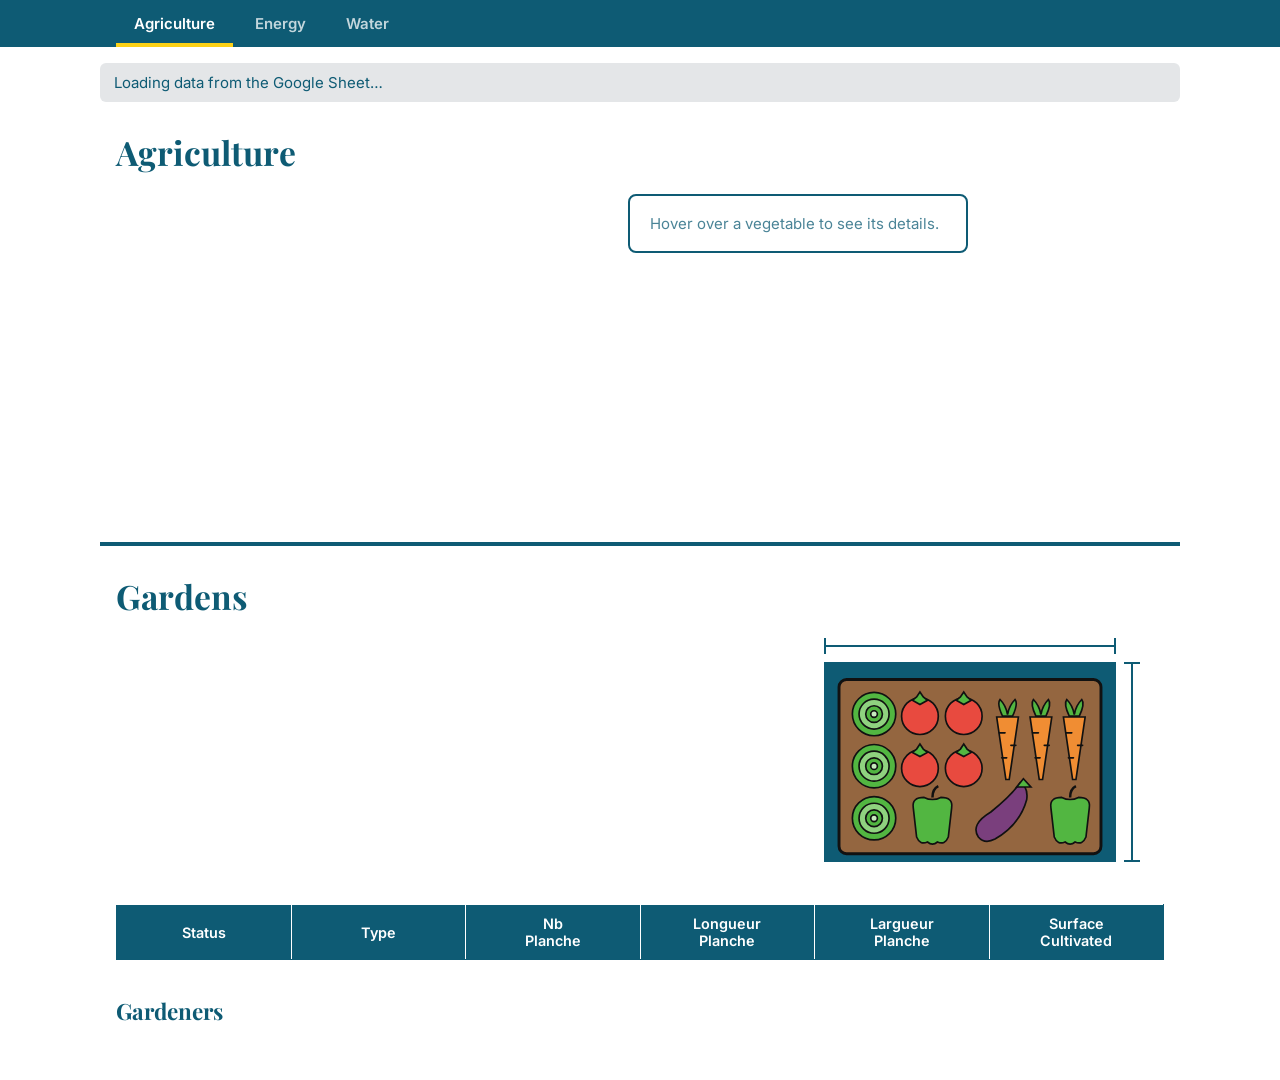
==== apps-script/Index.html @ fe8ef654 "Agriculture: 17 vegetables in rows of 4, details panel, chart below Hovering, focusing or tapping a " ====
<!-- GENERATED by tools/build_apps_script.py from index.html, styles.css and the shared scripts. Do not edit by hand: change those files and rebuild. -->
<!doctype html>
<html lang="fr">
<head>
  <meta charset="utf-8">
  <meta name="viewport" content="width=device-width, initial-scale=1">
  <title>Farm Dashboard</title>
  <link rel="preconnect" href="https://fonts.googleapis.com">
  <link href="https://fonts.googleapis.com/css2?family=Playfair+Display:wght@800&family=Inter:wght@400;600&display=swap" rel="stylesheet">
  <style>
:root {
  /* Brand palette */
  --teal: #0E5B74;   /* primary base */
  --green: #52B641;  /* sustainability accent */
  --yellow: #FCD116; /* solar accent */
  --white: #FFFFFF;  /* background / neutral */
  --light-gray: #E4E6E8;
  --orange: rgb(246, 126, 32); /* vegetable hover, gardener squares */
  --pink: #F48FB8;             /* gardener hover */

  --bg: var(--white);
  --ink: var(--teal);
  --ink-dark: #0b2a35; /* text on yellow/gray/orange fills */
  --link: var(--teal);
  --table-bg: var(--white);
}

* { box-sizing: border-box; }

body {
  margin: 0;
  background: var(--bg);
  color: var(--ink);
  font-family: "Inter", system-ui, sans-serif;
  font-size: 15px;
}

/* ---------- Tabs ---------- */

.tabs-bar {
  position: sticky;
  top: 0;
  z-index: 10;
  background: var(--teal);
}

.tabs {
  max-width: 1080px;
  margin: 0 auto;
  padding: 0 16px;
  display: flex;
  gap: 4px;
}

.tab {
  font: inherit;
  font-weight: 600;
  color: var(--white);
  background: none;
  border: none;
  border-bottom: 4px solid transparent;
  padding: 14px 18px 10px;
  cursor: pointer;
  opacity: 0.75;
}

.tab:hover { opacity: 1; }
.tab[aria-selected="true"] { opacity: 1; border-bottom-color: var(--yellow); }
.tab:focus-visible { outline: 2px solid var(--yellow); outline-offset: -4px; }

.empty { color: var(--teal); opacity: 0.7; }

.load-status {
  max-width: 1080px;
  margin: 16px auto 0;
  padding: 10px 14px;
  border-radius: 6px;
  background: var(--light-gray);
}

.load-status.error { background: #fde2e2; color: #8a1c1c; }

/* ---------- Layout ---------- */

.page {
  max-width: 1080px;
  margin: 0 auto;
  padding: 28px 16px 40px;
}

.page.gardens { border-top: 4px solid var(--teal); }

.title {
  font-family: "Playfair Display", Georgia, serif;
  font-size: clamp(1.6rem, 3vw, 2.1rem);
  margin: 0 0 20px;
}

/* ---------- Agriculture: harvest ---------- */

.agriculture {
  --sold: var(--teal);
  --consumed: var(--green);
}

.harvest {
  display: flex;
  align-items: flex-start;
  gap: 32px;
  flex-wrap: wrap;
}

.harvest-main {
  flex: 0 1 480px;
  min-width: 0;
}

.veg-grid {
  display: grid;
  grid-template-columns: repeat(4, minmax(0, 1fr));
  max-width: 480px;
}

.veg-cell {
  aspect-ratio: 1;
  display: flex;
  flex-direction: column;
  align-items: center;
  justify-content: center;
  gap: 10px;
  padding: 8px 4px;
  color: var(--ink-dark);
  cursor: pointer;
  outline: none;
  transition: background-color 0.15s ease;
}

.veg-cell.cream { background: var(--yellow); }
.veg-cell.green { background: var(--light-gray); }

.veg-cell:hover,
.veg-cell:focus,
.veg-cell.selected { background: var(--orange); }

.veg-cell:focus-visible { box-shadow: inset 0 0 0 3px var(--teal); }

.veg-name {
  margin: 0;
  font-family: "Playfair Display", Georgia, serif;
  font-size: clamp(0.65rem, 1.4vw, 0.9rem);
  max-width: 100%;
  overflow-wrap: anywhere;
  text-align: center;
}

.veg-icon { width: 46%; height: auto; }

/* Details panel to the right of the grid */
.veg-panel {
  flex: 1 1 260px;
  max-width: 340px;
  position: sticky;
  top: 64px; /* below the tab bar */
  border: 2px solid var(--teal);
  border-radius: 8px;
  padding: 18px 20px;
  color: var(--ink);
}

.veg-panel-hint { margin: 0; opacity: 0.75; }

.veg-panel-head { display: flex; align-items: center; gap: 14px; margin-bottom: 14px; }
.veg-panel-icon { width: 56px; height: 56px; flex-shrink: 0; color: var(--orange); }

.veg-panel-name {
  margin: 0;
  font-family: "Playfair Display", Georgia, serif;
  font-size: 1.4rem;
}

.veg-panel-stats { margin: 0; }
.veg-panel-stats div {
  display: flex;
  justify-content: space-between;
  gap: 12px;
  padding: 7px 0;
  border-top: 1px solid var(--light-gray);
}
.veg-panel-stats dt { opacity: 0.8; }
.veg-panel-stats dd { margin: 0; font-weight: 600; text-align: right; }

.share {
  display: flex;
  flex-direction: column;
  align-items: center;
  gap: 16px;
  max-width: 480px;
  margin-top: 32px;
}

.donut-legend {
  list-style: none;
  margin: 0;
  padding: 0;
  display: flex;
  flex-wrap: wrap;
  justify-content: center;
  gap: 8px 20px;
}

.donut-legend li { display: flex; align-items: center; gap: 8px; }
.swatch { width: 12px; height: 12px; border-radius: 50%; flex-shrink: 0; }
.legend-value { font-weight: 600; }

.donut-wrap { position: relative; width: min(260px, 70vw); }
.donut { display: block; width: 100%; transform: rotate(-90deg); }

.donut-seg {
  fill: none;
  stroke-width: 40;
  cursor: pointer;
  transition: opacity 0.15s;
}

.donut:hover .donut-seg { opacity: 0.6; }
.donut .donut-seg:hover { opacity: 1; }

.donut-center {
  position: absolute;
  inset: 0;
  display: grid;
  place-items: center;
  font-size: 1.15rem;
  pointer-events: none;
}

.donut-tooltip {
  position: absolute;
  background: var(--white);
  border: 2px solid var(--teal);
  border-radius: 6px;
  padding: 6px 8px;
  font-size: 0.85rem;
  box-shadow: 0 4px 14px rgba(14, 91, 116, 0.25);
  pointer-events: none;
  white-space: nowrap;
}

/* ---------- Agriculture: gardens ---------- */

.top {
  display: flex;
  gap: 32px;
  align-items: flex-start;
  flex-wrap: wrap;
}

.garden-list {
  display: flex;
  flex-direction: column;
  gap: 18px;
  padding-top: 32px;
  min-width: 160px;
}

.garden-link {
  color: var(--ink);
  font-weight: 600;
  font-size: 1.05rem;
  text-decoration: underline;
  text-underline-offset: 4px;
}

.garden-link:hover { text-decoration-color: var(--green); }

.garden-link.active {
  font-size: 1.35rem;
  text-decoration-color: var(--yellow);
  text-decoration-thickness: 4px;
}

.plan {
  flex: 0 1 340px;
  min-width: 240px;
  margin: 0 0 0 auto; /* push the plan to the right */
}

.dim-label {
  font-weight: 600;
  font-size: 1.15rem;
  display: block;
  text-align: center;
}

.dim-width { width: calc(100% - 48px); margin-bottom: 8px; }

.dim-line-h {
  height: 16px;
  border-left: 2px solid var(--ink);
  border-right: 2px solid var(--ink);
  background: linear-gradient(var(--ink), var(--ink)) center / 100% 2px no-repeat;
}

.plan-row { display: flex; align-items: stretch; }

.garden-image {
  display: block;
  width: calc(100% - 48px);
  height: auto; /* keeps the drawing's own proportions */
}

.dim-length {
  display: flex;
  align-items: center;
  width: 48px;
  padding-left: 8px;
}

.dim-line-v {
  width: 16px;
  align-self: stretch;
  border-top: 2px solid var(--ink);
  border-bottom: 2px solid var(--ink);
  background: linear-gradient(var(--ink), var(--ink)) center / 2px 100% no-repeat;
  flex-shrink: 0;
}

.dim-label.vertical {
  writing-mode: vertical-rl;
  margin-left: 6px;
}

.area {
  width: calc(100% - 48px);
  text-align: center;
  font-weight: 600;
  font-size: 1.15rem;
  margin-top: 10px;
}

.table-scroll { overflow-x: auto; margin-top: 32px; }

.plots {
  width: 100%;
  min-width: 560px;
  border-collapse: collapse;
  background: var(--table-bg);
  table-layout: fixed;
}

.plots th,
.plots td {
  border: 1px solid var(--teal);
  padding: 10px 8px;
  text-align: center;
}

.plots th {
  font-weight: 600;
  font-size: 0.9rem;
  background: var(--teal);
  color: var(--white);
  border-color: var(--white) var(--white) var(--teal);
}

.plots th:first-child { border-left-color: var(--teal); }
.plots th:last-child { border-right-color: var(--teal); }

/* ---------- Agriculture: gardeners ---------- */

.subtitle {
  font-family: "Playfair Display", Georgia, serif;
  font-size: 1.4rem;
  margin: 36px 0 14px;
}

.subtitle-note {
  font-family: "Inter", system-ui, sans-serif;
  font-size: 0.95rem;
  font-weight: 600;
  opacity: 0.75;
}

.people-grid {
  display: grid;
  /* An odd column count keeps the yellow/orange checkerboard. */
  grid-template-columns: repeat(9, minmax(0, 1fr));
}

.person-cell {
  position: relative;
  aspect-ratio: 1;
  display: flex;
  flex-direction: column;
  align-items: center;
  justify-content: space-between;
  padding: 8px 6px;
  color: var(--ink-dark);
  cursor: pointer;
  outline: none;
  transition: transform 0.2s ease, box-shadow 0.2s ease, background-color 0.2s ease;
}

.person-cell.yellow { background: var(--yellow); }
.person-cell.orange { background: var(--orange); }

.person-name {
  margin: 0;
  font-family: "Playfair Display", Georgia, serif;
  font-size: clamp(0.6rem, 1vw, 0.75rem);
  line-height: 1.2;
  text-align: center;
  overflow-wrap: anywhere;
}

.person-icon { width: 34%; height: auto; }

.person-total { margin: 0; font-weight: 600; font-size: clamp(0.7rem, 1.3vw, 0.85rem); }

.person-details {
  display: none;
  margin: 0;
  width: 100%;
  font-size: 0.48rem;
  line-height: 1.35;
}

.person-details div { display: flex; justify-content: space-between; gap: 4px; }
.person-details dt { opacity: 0.8; }
.person-details dd { margin: 0; font-weight: 600; text-align: right; }

.person-cell:hover,
.person-cell:focus {
  transform: scale(1.5);
  z-index: 2;
  background: var(--pink);
  box-shadow: 0 8px 24px rgba(14, 91, 116, 0.35);
  border-radius: 6px;
}

.person-cell:hover .person-icon,
.person-cell:focus .person-icon { width: 22%; }

.person-cell:hover .person-total,
.person-cell:focus .person-total { display: none; }

.person-cell:hover .person-details,
.person-cell:focus .person-details { display: block; }

@media (max-width: 720px) {
  .people-grid { grid-template-columns: repeat(3, minmax(0, 1fr)); }
  .person-name { font-size: 0.75rem; }
  .person-details { font-size: 0.45rem; }
}

@media (max-width: 720px) {
  .garden-list { flex-direction: row; flex-wrap: wrap; gap: 16px; padding-top: 0; }
  .garden-link, .garden-link.active { font-size: 1rem; }
  .plan { margin: 0 auto; }
  .veg-cell { padding: 4px 2px; gap: 6px; }
  /* On phones the details sit right under the grid, above the chart. */
  .harvest { display: grid; grid-template-areas: "grid" "panel" "chart"; gap: 20px; }
  .harvest-main { display: contents; }
  .veg-grid { grid-area: grid; max-width: none; }
  .veg-panel { grid-area: panel; position: static; max-width: none; }
  .share { grid-area: chart; max-width: none; margin-top: 8px; }
}

</style>
</head>
<body>
  <header class="tabs-bar">
    <nav class="tabs" role="tablist" aria-label="Dashboard sections">
      <button class="tab" role="tab" id="tab-agriculture" aria-controls="panel-agriculture" data-tab="agriculture">Agriculture</button>
      <button class="tab" role="tab" id="tab-energy" aria-controls="panel-energy" data-tab="energy">Energy</button>
      <button class="tab" role="tab" id="tab-water" aria-controls="panel-water" data-tab="water">Water</button>
    </nav>
  </header>

  <p class="load-status" id="load-status" hidden></p>

  <div class="tab-panel" role="tabpanel" id="panel-agriculture" aria-labelledby="tab-agriculture">
    <section class="page agriculture">
      <h1 class="title">Agriculture</h1>
      <div class="harvest">
        <div class="harvest-main">
          <div class="veg-grid" id="veg-grid"></div>

          <div class="share">
            <div class="donut-wrap">
              <svg id="donut" class="donut" viewBox="0 0 200 200" role="img"
                   aria-label="Share of the harvest to be sold versus kept for consumption"></svg>
              <span class="donut-center" id="donut-center"></span>
              <div class="donut-tooltip" id="donut-tooltip" hidden></div>
            </div>
            <ul class="donut-legend" id="donut-legend"></ul>
          </div>
        </div>

        <aside class="veg-panel" id="veg-panel" aria-live="polite">
          <p class="veg-panel-hint">Hover over a vegetable to see its details.</p>
        </aside>
      </div>
    </section>

    <section class="page gardens">
      <h2 class="title">Gardens</h2>

      <div class="top">
        <nav class="garden-list" id="garden-list" aria-label="Gardens"></nav>

        <figure class="plan">
          <div class="dim dim-width">
            <span class="dim-label" id="dim-width"></span>
            <div class="dim-line-h"></div>
          </div>
          <div class="plan-row">
            <img id="garden-image" class="garden-image" src="[data-uri]" alt="Plan du jardin">
            <div class="dim dim-length">
              <div class="dim-line-v"></div>
              <span class="dim-label vertical" id="dim-length"></span>
            </div>
          </div>
          <figcaption class="area" id="area"></figcaption>
        </figure>
      </div>

      <div class="table-scroll">
        <table class="plots">
          <thead>
            <tr>
              <th>Status</th>
              <th>Type</th>
              <th>Nb<br>Planche</th>
              <th>Longueur<br>Planche</th>
              <th>Largueur<br>Planche</th>
              <th>Surface<br>Cultivated</th>
            </tr>
          </thead>
          <tbody id="plots-body"></tbody>
        </table>
      </div>

      <h3 class="subtitle">Gardeners <span class="subtitle-note" id="gardeners-note"></span></h3>
      <div class="people-grid" id="gardeners-grid"></div>
    </section>
  </div>

  <div class="tab-panel" role="tabpanel" id="panel-energy" aria-labelledby="tab-energy" hidden>
    <section class="page">
      <h1 class="title">Energy</h1>
      <p class="empty">Coming soon.</p>
    </section>
  </div>

  <div class="tab-panel" role="tabpanel" id="panel-water" aria-labelledby="tab-water" hidden>
    <section class="page">
      <h1 class="title">Water</h1>
      <p class="empty">Coming soon.</p>
    </section>
  </div>

  <!-- Shared display code -->
  <script>
// Shared helpers for the dashboard (used by both the GitHub site and Apps Script).
const fmt = (n) => Number(n.toFixed(2)).toLocaleString("fr-FR", { useGrouping: false });
const fmtKg = (n) => `${Number(n.toFixed(1)).toLocaleString("fr-FR")} kg`;
const isNum = (v) => typeof v === "number" && Number.isFinite(v);

// Values can come from a Google Sheet, so never insert them into HTML unescaped.
const escapeHtml = (s) =>
  String(s ?? "").replace(/[&<>"']/g, (c) => ({ "&": "&amp;", "<": "&lt;", ">": "&gt;", '"': "&quot;", "'": "&#39;" })[c]);

const storage = {
  get(key) { try { return localStorage.getItem(key); } catch { return null; } },
  set(key, value) { try { localStorage.setItem(key, value); } catch {} },
};
</script>
  <script>
const TAB_KEY = "dashboard-tab";
const tabs = [...document.querySelectorAll(".tab")];

function showTab(name) {
  for (const tab of tabs) {
    const selected = tab.dataset.tab === name;
    tab.setAttribute("aria-selected", selected);
    tab.tabIndex = selected ? 0 : -1;
    document.getElementById(tab.getAttribute("aria-controls")).hidden = !selected;
  }
  try { localStorage.setItem(TAB_KEY, name); } catch {}
}

tabs.forEach((tab, i) => {
  tab.addEventListener("click", () => showTab(tab.dataset.tab));
  // Arrow keys move between tabs.
  tab.addEventListener("keydown", (e) => {
    const step = e.key === "ArrowRight" ? 1 : e.key === "ArrowLeft" ? -1 : 0;
    if (!step) return;
    const next = tabs[(i + step + tabs.length) % tabs.length];
    showTab(next.dataset.tab);
    next.focus();
  });
});

let saved = null;
try { saved = localStorage.getItem(TAB_KEY); } catch {}
showTab(tabs.some((t) => t.dataset.tab === saved) ? saved : "agriculture");
</script>
  <script>
// Line icons, drawn on a 64×64 grid with stroke="currentColor".
const VEG_ICONS = {
  onion: '<path d="M32 18c-12 8-16 20-14 28 2 8 8 12 14 12s12-4 14-12c2-8-2-20-14-28z"/><path d="M32 18c-5 8-7 18-6 26 1 6 3 10 6 14 3-4 5-8 6-14 1-8-1-18-6-26z"/><path d="M32 18c-4-4-8-6-10-12 5 0 8 3 10 7 2-4 5-7 10-7-2 6-6 8-10 12"/>',
  tomato: '<circle cx="32" cy="38" r="20"/><path d="M32 18c-4-6-10-6-12-4 4 0 7 2 9 5M32 18c4-6 10-6 12-4-4 0-7 2-9 5M32 18c0-6 2-9 5-11"/>',
  carrot: '<path d="M24 22c-1 14 4 28 8 36 4-8 9-22 8-36-5-4-11-4-16 0z"/><path d="M27 32h5M30 42h5M29 50h3"/><path d="M32 20c-2-6-6-10-10-12 4 0 7 2 9 5M32 20c1-7 1-11 0-14M32 20c2-6 6-10 10-12-4 0-7 2-9 5"/>',
  lettuce: '<path d="M16 34c-6-6-2-16 6-16 2-8 18-8 20 0 8 0 12 10 6 16 6 6 0 16-8 14-4 8-16 8-20 0-8 2-14-8-4-14z"/><path d="M32 54V24M32 40l-8-8M32 34l8-8M32 46l7-6"/>',
  potato: '<path d="M14 34c0-14 10-22 20-22s18 8 18 20-8 22-20 22S14 46 14 34z"/><path d="M24 26c1-2 4-2 5 0M38 28c1-2 4-2 5 0M26 40c2-1 4 0 5 2M40 42c1-2 4-2 4 1"/>',
  cabbage: '<path d="M12 34c-2-8 6-14 12-12 2-8 14-10 18-2 8-2 14 6 10 14 6 6 0 16-8 14-4 8-18 8-22 0-8 2-14-6-10-14z"/><path d="M32 22c-6 6-8 16-4 26M32 22c6 6 8 16 4 26M20 44c6 4 18 4 24 0"/>',
  okra: '<path d="M28 14h8l2 6c4 12 0 28-6 36-6-8-10-24-6-36z"/><path d="M30 22c-1 10 0 22 2 32M34 22c1 10 0 20-2 30M26 26c0 8 2 18 6 28M38 26c0 8-2 18-6 28"/><path d="M30 14c0-3 1-6 2-8 1 2 2 5 2 8"/>',
  cucumber: '<rect x="20" y="10" width="24" height="46" rx="12"/><path d="M28 20l2 2M36 26l2 2M27 32l2 2M35 38l2 2M28 44l2 2M34 48l2 2"/>',
  bellpepper: '<path d="M18 30c0-6 6-10 14-8 8-2 14 2 14 8v14c0 8-6 12-10 10-2 2-6 2-8 0-4 2-10-2-10-10z"/><path d="M26 24c-3 8-3 22 2 30M38 24c3 8 3 22-2 30"/><path d="M32 22c0-6 2-10 6-12"/>',
  chili: '<path d="M30 18c8 2 14 10 12 20-2 10-10 16-16 20 4-8 6-14 4-22-1-6-4-10-6-12 2-4 4-6 6-6z"/><path d="M30 18c0-4 2-8 6-10"/>',
  eggplant: '<path d="M22 22c-6 8-4 22 4 30 6 6 16 6 18 0 2-6-4-10-8-18-4-8-4-12-4-14-4-2-8-1-10 2z"/><path d="M26 18c-4 0-8 2-10 6 4-2 7-2 10-1 2 3 5 4 8 3 1-3 0-6-2-8-2 0-4 0-6 0z"/><path d="M30 18c2-4 4-6 8-8"/>',
  leaf: '<path d="M32 8c-12 10-16 22-12 34 2 6 6 10 12 14 6-4 10-8 12-14 4-12 0-24-12-34z"/><path d="M32 12v48M32 24l-7-5M32 24l7-5M32 34l-9-6M32 34l9-6M32 44l-8-6M32 44l8-6"/>',
  peanut: '<path d="M32 8c-8 0-12 6-11 13 1 5 4 7 4 11s-3 6-4 11c-1 7 3 13 11 13s12-6 11-13c-1-5-4-7-4-11s3-6 4-11c1-7-3-13-11-13z"/><path d="M27 16l2 2M35 20l2-2M27 42l2 2M35 46l2-2M31 30h2"/>',
  banana: '<path d="M14 16c1 20 12 34 32 37 5 1 7-2 5-4-14-5-23-15-27-31-2-6-10-8-10-2z"/><path d="M14 16l-3-7M19 21c3 13 10 22 20 27"/>',
  orange: '<circle cx="32" cy="37" r="20"/><path d="M32 17v-5M32 13c2-5 7-7 12-6-1 6-6 8-12 6z"/><path d="M25 32h.01M38 30h.01M31 44h.01M41 41h.01M23 42h.01"/>',
  papaya: '<ellipse cx="32" cy="35" rx="15" ry="23"/><ellipse cx="32" cy="38" rx="6" ry="12"/><path d="M30 33h.01M34 37h.01M30 41h.01M34 44h.01M32 12V8"/>',
  sprig: '<path d="M32 58V12"/><path d="M32 20c-6-1-10-5-10-10 6 0 10 4 10 10zM32 20c6-1 10-5 10-10-6 0-10 4-10 10zM32 34c-7-1-12-6-12-12 7 0 12 5 12 12zM32 34c7-1 12-6 12-12-7 0-12 5-12 12zM32 48c-7-1-12-6-12-12 7 0 12 5 12 12zM32 48c7-1 12-6 12-12-7 0-12 5-12 12z"/>',
};
</script>
  <script>
const COLUMNS = 4;

function iconSvg(key, className = "veg-icon") {
  const paths = VEG_ICONS[key] || VEG_ICONS.leaf; // unknown icon names fall back to a leaf
  return `<svg class="${className}" viewBox="0 0 64 64" fill="none" stroke="currentColor"
    stroke-width="3" stroke-linecap="round" stroke-linejoin="round" aria-hidden="true">${paths}</svg>`;
}

// The panel to the right of the grid shows the vegetable last hovered, focused or tapped.
function showVegDetails(veg, cell) {
  const sold = veg.toBeSold || 0;
  const eaten = veg.forConsumption || 0;
  const total = sold + eaten;
  const share = total ? `${Math.round((sold / total) * 100)}%` : "—";
  document.getElementById("veg-panel").innerHTML = `
    <div class="veg-panel-head">
      ${iconSvg(veg.icon, "veg-panel-icon")}
      <h3 class="veg-panel-name">${escapeHtml(veg.name)}</h3>
    </div>
    <dl class="veg-panel-stats">
      <div><dt>Total harvest</dt><dd>${fmtKg(total)}</dd></div>
      <div><dt>To be sold</dt><dd>${fmtKg(sold)}</dd></div>
      <div><dt>For consumption</dt><dd>${fmtKg(eaten)}</dd></div>
      <div><dt>Share sold</dt><dd>${share}</dd></div>
      <div><dt>Garden</dt><dd>${escapeHtml(veg.garden || "—")}</dd></div>
      <div><dt>Season</dt><dd>${escapeHtml(veg.season || "—")}</dd></div>
    </dl>`;
  document.querySelectorAll(".veg-cell.selected").forEach((c) => c.classList.remove("selected"));
  cell.classList.add("selected");
}

function renderGrid(vegetables) {
  const grid = document.getElementById("veg-grid");
  grid.innerHTML = "";
  vegetables.forEach((veg, i) => {
    const row = Math.floor(i / COLUMNS);
    const col = i % COLUMNS;
    const cell = document.createElement("div");
    // Alternate by row and column so the colours form a checkerboard.
    cell.className = "veg-cell has-veg " + ((row + col) % 2 ? "green" : "cream");
    cell.tabIndex = 0;
    cell.setAttribute("aria-label", veg.name);
    cell.innerHTML = `
      <h3 class="veg-name">${escapeHtml(veg.name)}</h3>
      ${iconSvg(veg.icon)}`;
    const show = () => showVegDetails(veg, cell);
    cell.addEventListener("mouseenter", show);
    cell.addEventListener("focus", show);
    cell.addEventListener("click", show);
    grid.appendChild(cell);
  });
}

function renderDonut(vegetables) {
  const sold = vegetables.reduce((s, v) => s + (v.toBeSold || 0), 0);
  const eaten = vegetables.reduce((s, v) => s + (v.forConsumption || 0), 0);
  const total = sold + eaten;
  const segments = [
    { label: "To be sold", value: sold, color: "var(--sold)" },
    { label: "For consumption", value: eaten, color: "var(--consumed)" },
  ];

  const svg = document.getElementById("donut");
  const tooltip = document.getElementById("donut-tooltip");
  svg.innerHTML = "";
  const r = 80;
  const circumference = 2 * Math.PI * r;
  const gap = 2; // px of surface between segments
  const pct = (v) => (total ? Math.round((v / total) * 100) : 0);
  let offset = 0;

  for (const seg of total ? segments : []) {
    const length = (seg.value / total) * circumference;
    const arc = document.createElementNS("http://www.w3.org/2000/svg", "circle");
    arc.setAttribute("cx", 100);
    arc.setAttribute("cy", 100);
    arc.setAttribute("r", r);
    arc.setAttribute("class", "donut-seg");
    arc.style.stroke = seg.color;
    arc.setAttribute("stroke-dasharray", `${Math.max(length - gap, 0)} ${circumference}`);
    arc.setAttribute("stroke-dashoffset", -offset);
    arc.addEventListener("mousemove", (e) => {
      tooltip.innerHTML = `<strong>${seg.label}</strong><br>${pct(seg.value)}% · ${fmtKg(seg.value)}`;
      tooltip.hidden = false;
      const box = svg.parentElement.getBoundingClientRect();
      tooltip.style.left = `${e.clientX - box.left + 12}px`;
      tooltip.style.top = `${e.clientY - box.top + 12}px`;
    });
    arc.addEventListener("mouseleave", () => (tooltip.hidden = true));
    svg.appendChild(arc);
    offset += length;
  }

  const pcts = segments.map((s) => (total ? `${pct(s.value)}%` : "—"));
  document.getElementById("donut-center").textContent = total ? pcts.join(" / ") : "No data";
  document.getElementById("donut-legend").innerHTML = segments
    .map((s, i) => `<li><span class="swatch" style="background:${s.color}"></span>${s.label} <span class="legend-value">${pcts[i]}</span></li>`)
    .join("");
}

function renderAgriculture(vegetables) {
  renderGrid(vegetables);
  renderDonut(vegetables);
}
</script>
  <script>
const listEl = document.getElementById("garden-list");
const widthEl = document.getElementById("dim-width");
const lengthEl = document.getElementById("dim-length");
const areaEl = document.getElementById("area");
const bodyEl = document.getElementById("plots-body");
const gardenersEl = document.getElementById("gardeners-grid");
const gardenersNoteEl = document.getElementById("gardeners-note");
const GARDEN_KEY = "dashboard-garden";

const PERSON_ICON = `<svg class="person-icon" viewBox="0 0 64 64" fill="none" stroke="currentColor"
  stroke-width="3" stroke-linecap="round" stroke-linejoin="round" aria-hidden="true">
  <circle cx="32" cy="22" r="10"/><path d="M14 54c2-11 9-18 18-18s16 7 18 18"/></svg>`;

// Show "—" until a stat has been filled in.
const stat = (value, unit = "") => (isNum(value) ? `${fmt(value)}${unit}` : "—");

let gardensData = {};
let gardenersData = {};

function renderList(selectedId) {
  listEl.innerHTML = "";
  for (const [id, garden] of Object.entries(gardensData)) {
    const link = document.createElement("a");
    link.href = `#${id}`;
    link.textContent = garden.name;
    link.className = "garden-link" + (id === selectedId ? " active" : "");
    if (id === selectedId) link.setAttribute("aria-current", "page");
    link.addEventListener("click", (e) => {
      e.preventDefault();
      selectGarden(id);
    });
    listEl.appendChild(link);
  }
}

function renderGarden(id) {
  const garden = gardensData[id];

  widthEl.textContent = isNum(garden.width) ? `${fmt(garden.width)}m` : "—";
  lengthEl.textContent = isNum(garden.length) ? `${fmt(garden.length)}m` : "—";
  areaEl.textContent = isNum(garden.width) && isNum(garden.length)
    ? `${fmt(garden.width * garden.length)} M2` : "—";

  bodyEl.innerHTML = "";
  const rows = garden.plots && garden.plots.length ? garden.plots : [{}];
  for (const plot of rows) {
    const hasSize = [plot.nbPlanche, plot.longueur, plot.largeur].every(isNum);
    const cells = [
      plot.status ?? "",
      plot.type ?? "",
      plot.nbPlanche ?? "",
      isNum(plot.longueur) ? `${fmt(plot.longueur)} m` : "",
      isNum(plot.largeur) ? `${fmt(plot.largeur)} m` : "",
      hasSize ? `${fmt(plot.nbPlanche * plot.longueur * plot.largeur)} m²` : "",
    ];
    const tr = document.createElement("tr");
    for (const value of cells) {
      const td = document.createElement("td");
      td.textContent = value;
      tr.appendChild(td);
    }
    bodyEl.appendChild(tr);
  }
}

function renderGardeners(id) {
  const people = (gardenersData[id] || []).map((p) => (typeof p === "string" ? { name: p } : p));
  gardenersNoteEl.textContent = `· ${gardensData[id].name} (${people.length})`;
  gardenersEl.innerHTML = "";
  people.forEach((person, i) => {
    const cell = document.createElement("div");
    cell.className = "person-cell " + (i % 2 ? "orange" : "yellow");
    cell.tabIndex = 0;
    cell.setAttribute("aria-label", person.name);
    cell.innerHTML = `
      <h4 class="person-name"></h4>
      ${PERSON_ICON}
      <p class="person-total">${stat(person.harvest, " kg")}</p>
      <dl class="person-details">
        <div><dt>Planches</dt><dd>${stat(person.planches)}</dd></div>
        <div><dt>Surface</dt><dd>${stat(person.surface, " m²")}</dd></div>
        <div><dt>Harvest</dt><dd>${stat(person.harvest, " kg")}</dd></div>
        <div><dt>Crops</dt><dd class="crops"></dd></div>
      </dl>`;
    // Names and crops are set as text so they can never be read as HTML.
    cell.querySelector(".person-name").textContent = person.name;
    cell.querySelector(".crops").textContent = person.crops || "—";
    gardenersEl.appendChild(cell);
  });
}

function currentGardenId() {
  const ids = Object.keys(gardensData);
  const fromHash = location.hash.slice(1);
  const saved = storage.get(GARDEN_KEY);
  if (ids.includes(fromHash)) return fromHash;
  if (ids.includes(saved)) return saved;
  return ids[0];
}

function showGarden(id) {
  if (!id) return; // no gardens yet
  renderList(id);
  renderGarden(id);
  renderGardeners(id);
}

function selectGarden(id) {
  storage.set(GARDEN_KEY, id);
  // Keep the address in sync where the browser allows it (it may not inside Apps Script).
  try { history.replaceState(null, "", `#${id}`); } catch {}
  showGarden(id);
}

function renderGardens(gardens, gardeners) {
  gardensData = gardens;
  gardenersData = gardeners;
  showGarden(currentGardenId());
}

window.addEventListener("hashchange", () => showGarden(currentGardenId()));
</script>
  <script>
// Apps Script version: fetch the numbers from the Google Sheet, then draw the page.
(function () {
  const statusEl = document.getElementById("load-status");
  const setStatus = (text, isError) => {
    statusEl.textContent = text;
    statusEl.classList.toggle("error", !!isError);
    statusEl.hidden = !text;
  };

  setStatus("Loading data from the Google Sheet…");
  google.script.run
    .withSuccessHandler((data) => {
      setStatus("");
      renderAgriculture(data.vegetables || []);
      renderGardens(data.gardens || {}, data.gardeners || {});
    })
    .withFailureHandler((err) => {
      setStatus(`Could not load the data: ${(err && err.message) || err}`, true);
    })
    .getDashboardData();
})();
</script>
</body>
</html>
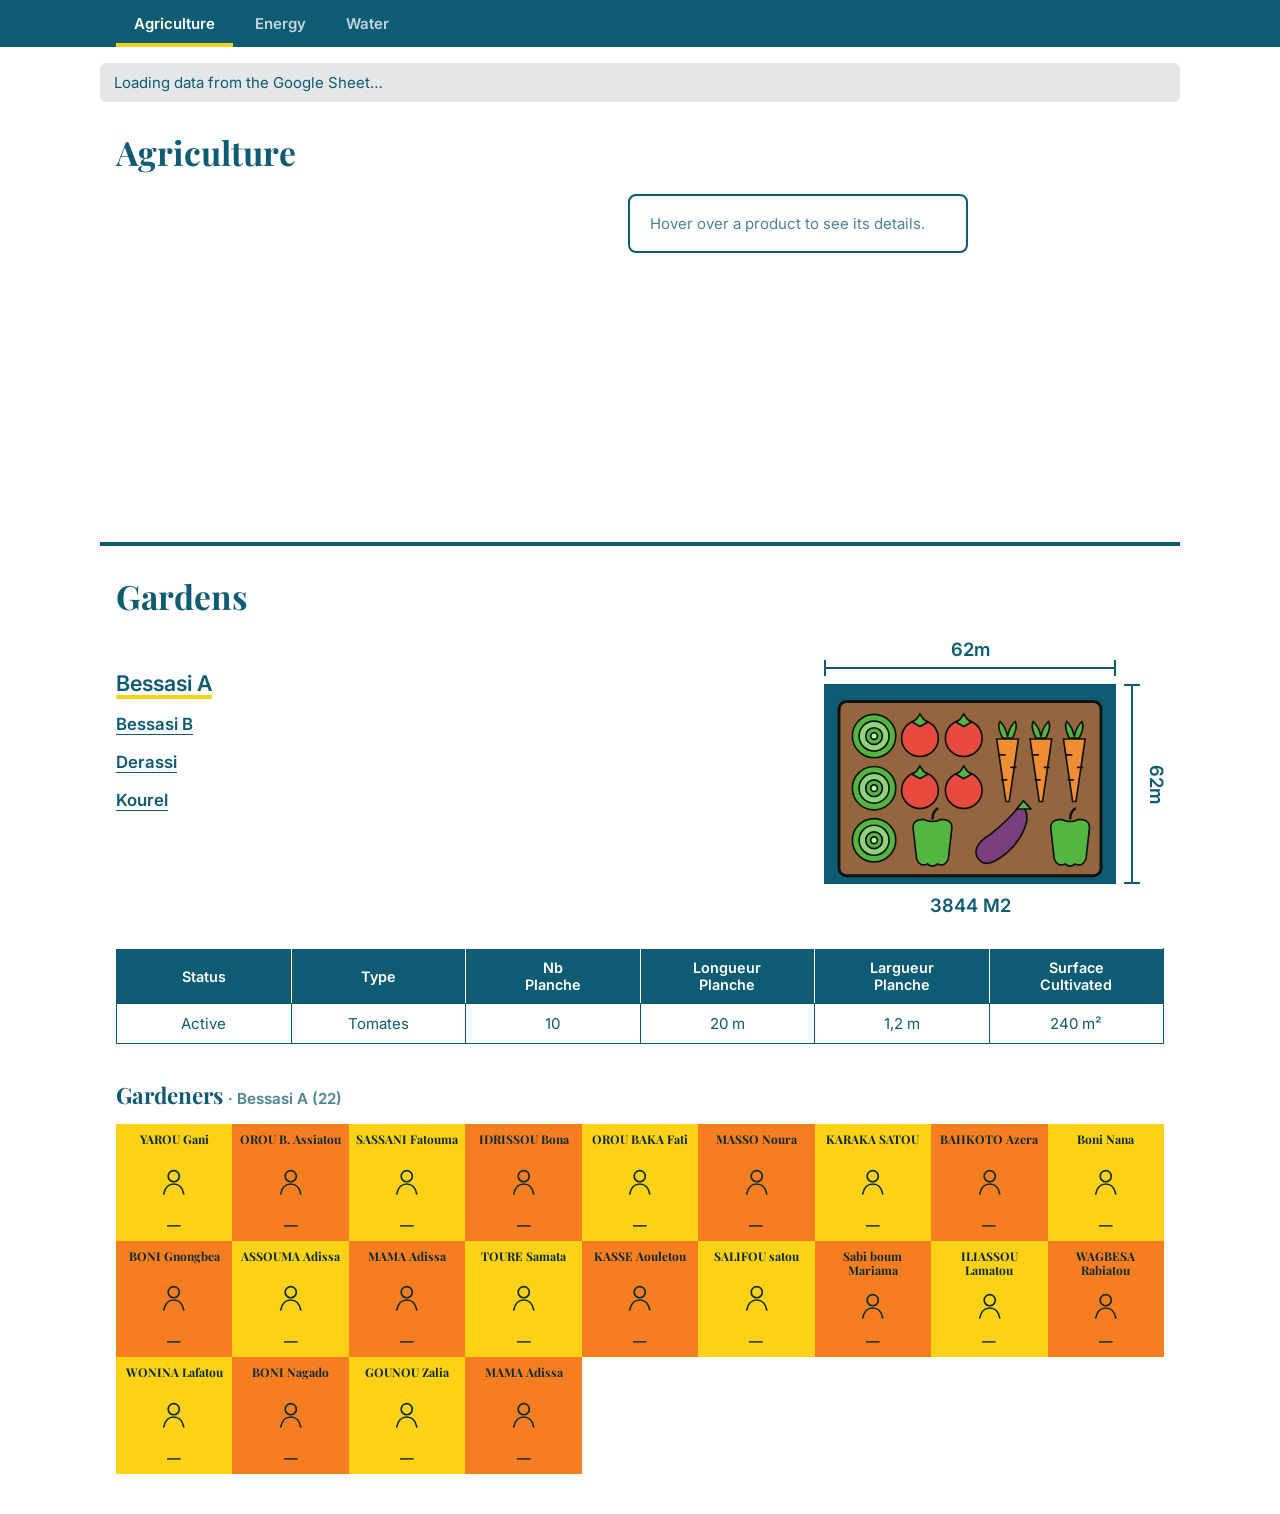
==== commit 869ca96d: "Read harvest numbers from the private Google Sheet's own columns The Agriculture section now shows P" ====
--- a/apps-script/Index.html
+++ b/apps-script/Index.html
@@ -178,6 +178,16 @@
   font-size: 1.4rem;
 }
 
+.veg-panel-type { margin: 2px 0 0; font-size: 0.85rem; opacity: 0.75; }
+
+.veg-panel-group {
+  margin: 14px 0 2px;
+  font-size: 0.75rem;
+  text-transform: uppercase;
+  letter-spacing: 0.06em;
+  opacity: 0.7;
+}
+
 .veg-panel-stats { margin: 0; }
 .veg-panel-stats div {
   display: flex;
@@ -489,7 +499,7 @@
           <div class="share">
             <div class="donut-wrap">
               <svg id="donut" class="donut" viewBox="0 0 200 200" role="img"
-                   aria-label="Share of the harvest to be sold versus kept for consumption"></svg>
+                   aria-label="Share of the harvest weight sold at market versus kept for family consumption"></svg>
               <span class="donut-center" id="donut-center"></span>
               <div class="donut-tooltip" id="donut-tooltip" hidden></div>
             </div>
@@ -498,7 +508,7 @@
         </div>
 
         <aside class="veg-panel" id="veg-panel" aria-live="polite">
-          <p class="veg-panel-hint">Hover over a vegetable to see its details.</p>
+          <p class="veg-panel-hint">Hover over a product to see its details.</p>
         </aside>
       </div>
     </section>
@@ -564,7 +574,8 @@
   <script>
 // Shared helpers for the dashboard (used by both the GitHub site and Apps Script).
 const fmt = (n) => Number(n.toFixed(2)).toLocaleString("fr-FR", { useGrouping: false });
-const fmtKg = (n) => `${Number(n.toFixed(1)).toLocaleString("fr-FR")} kg`;
+const fmtKg = (n) => `${Number(n.toFixed(2)).toLocaleString("fr-FR")} kg`;
+const fmtFcfa = (n) => `${Math.round(n).toLocaleString("fr-FR")} FCFA`;
 const isNum = (v) => typeof v === "number" && Number.isFinite(v);
 
 // Values can come from a Google Sheet, so never insert them into HTML unescaped.
@@ -627,6 +638,32 @@
   papaya: '<ellipse cx="32" cy="35" rx="15" ry="23"/><ellipse cx="32" cy="38" rx="6" ry="12"/><path d="M30 33h.01M34 37h.01M30 41h.01M34 44h.01M32 12V8"/>',
   sprig: '<path d="M32 58V12"/><path d="M32 20c-6-1-10-5-10-10 6 0 10 4 10 10zM32 20c6-1 10-5 10-10-6 0-10 4-10 10zM32 34c-7-1-12-6-12-12 7 0 12 5 12 12zM32 34c7-1 12-6 12-12-7 0-12 5-12 12zM32 48c-7-1-12-6-12-12 7 0 12 5 12 12zM32 48c7-1 12-6 12-12-7 0-12 5-12 12z"/>',
 };
+
+// Product name (as written in the sheet) → icon. Accents and capitals are ignored.
+const ICON_FOR_NAME = {
+  amaranthe: "leaf", amaranth: "leaf",
+  arachide: "peanut", peanut: "peanut",
+  aubergine: "eggplant", eggplant: "eggplant",
+  bananier: "banana", banane: "banana", banana: "banana",
+  carotte: "carrot", carrot: "carrot",
+  choux: "cabbage", chou: "cabbage", cabbage: "cabbage",
+  concombre: "cucumber", cucumber: "cucumber",
+  dossi: "sprig",
+  gombo: "okra", okra: "okra",
+  laitue: "lettuce", lettuce: "lettuce",
+  oignon: "onion", onion: "onion",
+  oranger: "orange", orange: "orange",
+  papayer: "papaya", papaye: "papaya", papaya: "papaya",
+  piment: "chili", "hot pepper": "chili",
+  poivron: "bellpepper", "bell pepper": "bellpepper",
+  "pomme de terre": "potato", potato: "potato",
+  tomate: "tomato", tomato: "tomato",
+};
+
+function iconForName(name) {
+  const key = String(name || "").toLowerCase().normalize("NFD").replace(/[\u0300-\u036f]/g, "").trim();
+  return ICON_FOR_NAME[key] || "leaf";
+}
 </script>
   <script>
 const COLUMNS = 4;
@@ -637,24 +674,30 @@
     stroke-width="3" stroke-linecap="round" stroke-linejoin="round" aria-hidden="true">${paths}</svg>`;
 }
 
-// The panel to the right of the grid shows the vegetable last hovered, focused or tapped.
+const kg = (v) => (isNum(v) ? fmtKg(v) : "—");
+const fcfa = (v) => (isNum(v) ? fmtFcfa(v) : "—");
+
+// The panel to the right of the grid shows the product last hovered, focused or tapped.
 function showVegDetails(veg, cell) {
-  const sold = veg.toBeSold || 0;
-  const eaten = veg.forConsumption || 0;
-  const total = sold + eaten;
-  const share = total ? `${Math.round((sold / total) * 100)}%` : "—";
   document.getElementById("veg-panel").innerHTML = `
     <div class="veg-panel-head">
-      ${iconSvg(veg.icon, "veg-panel-icon")}
-      <h3 class="veg-panel-name">${escapeHtml(veg.name)}</h3>
+      ${iconSvg(veg.icon || iconForName(veg.name), "veg-panel-icon")}
+      <div>
+        <h3 class="veg-panel-name">${escapeHtml(veg.name)}</h3>
+        <p class="veg-panel-type">${escapeHtml(veg.type || "")}</p>
+      </div>
     </div>
+    <h4 class="veg-panel-group">Weight</h4>
     <dl class="veg-panel-stats">
-      <div><dt>Total harvest</dt><dd>${fmtKg(total)}</dd></div>
-      <div><dt>To be sold</dt><dd>${fmtKg(sold)}</dd></div>
-      <div><dt>For consumption</dt><dd>${fmtKg(eaten)}</dd></div>
-      <div><dt>Share sold</dt><dd>${share}</dd></div>
-      <div><dt>Garden</dt><dd>${escapeHtml(veg.garden || "—")}</dd></div>
-      <div><dt>Season</dt><dd>${escapeHtml(veg.season || "—")}</dd></div>
+      <div><dt>Total</dt><dd>${kg(veg.totalWeight)}</dd></div>
+      <div><dt>Market sale</dt><dd>${kg(veg.marketWeight)}</dd></div>
+      <div><dt>Family consumption</dt><dd>${kg(veg.familyWeight)}</dd></div>
+    </dl>
+    <h4 class="veg-panel-group">Revenue</h4>
+    <dl class="veg-panel-stats">
+      <div><dt>Total</dt><dd>${fcfa(veg.totalRevenue)}</dd></div>
+      <div><dt>Market sale</dt><dd>${fcfa(veg.marketRevenue)}</dd></div>
+      <div><dt>Family consumption</dt><dd>${fcfa(veg.familyRevenue)}</dd></div>
     </dl>`;
   document.querySelectorAll(".veg-cell.selected").forEach((c) => c.classList.remove("selected"));
   cell.classList.add("selected");
@@ -673,7 +716,7 @@
     cell.setAttribute("aria-label", veg.name);
     cell.innerHTML = `
       <h3 class="veg-name">${escapeHtml(veg.name)}</h3>
-      ${iconSvg(veg.icon)}`;
+      ${iconSvg(veg.icon || iconForName(veg.name))}`;
     const show = () => showVegDetails(veg, cell);
     cell.addEventListener("mouseenter", show);
     cell.addEventListener("focus", show);
@@ -683,12 +726,12 @@
 }
 
 function renderDonut(vegetables) {
-  const sold = vegetables.reduce((s, v) => s + (v.toBeSold || 0), 0);
-  const eaten = vegetables.reduce((s, v) => s + (v.forConsumption || 0), 0);
+  const sold = vegetables.reduce((s, v) => s + (v.marketWeight || 0), 0);
+  const eaten = vegetables.reduce((s, v) => s + (v.familyWeight || 0), 0);
   const total = sold + eaten;
   const segments = [
-    { label: "To be sold", value: sold, color: "var(--sold)" },
-    { label: "For consumption", value: eaten, color: "var(--consumed)" },
+    { label: "Market sale", value: sold, color: "var(--sold)" },
+    { label: "Family consumption", value: eaten, color: "var(--consumed)" },
   ];
 
   const svg = document.getElementById("donut");
@@ -858,6 +901,79 @@
 window.addEventListener("hashchange", () => showGarden(currentGardenId()));
 </script>
   <script>
+// Garden data — edit these values to match your real measurements.
+// width/length are in metres; the area is computed automatically.
+// Each table row: surface cultivated = nbPlanche × longueur × largeur.
+const GARDENS = {
+  "bessasi-a": {
+    name: "Bessasi A",
+    width: 62,
+    length: 62,
+    plots: [
+      { status: "Active", type: "Tomates", nbPlanche: 10, longueur: 20, largeur: 1.2 },
+    ],
+  },
+  "bessasi-b": {
+    name: "Bessasi B",
+    width: 48,
+    length: 35,
+    plots: [
+      { status: "Active", type: "Carottes", nbPlanche: 8, longueur: 15, largeur: 1 },
+    ],
+  },
+  "derassi": {
+    name: "Derassi",
+    width: 80,
+    length: 50,
+    plots: [
+      { status: "En jachère", type: "Laitues", nbPlanche: 12, longueur: 25, largeur: 1.2 },
+    ],
+  },
+  "kourel": {
+    name: "Kourel",
+    width: 40,
+    length: 30,
+    plots: [
+      { status: "Active", type: "Poivrons", nbPlanche: 6, longueur: 18, largeur: 1 },
+    ],
+  },
+};
+</script>
+  <script>
+// Gardeners (maraîchères) per garden — keys match GARDENS in data.js.
+// Stats are not filled in yet: add any of these fields to a gardener and
+// they show up on that gardener's square, e.g.
+//   { name: "YAROU Gani", planches: 4, surface: 96, harvest: 120, crops: "Tomates, Oignons" }
+const GARDENERS = {
+  "bessasi-a": [
+    "YAROU Gani", "OROU B. Assiatou", "SASSANI Fatouma", "IDRISSOU Bona",
+    "OROU BAKA Fati", "MASSO Noura", "KARAKA SATOU", "BAHKOTO Azera",
+    "Boni Nana", "BONI Gnongbea", "ASSOUMA Adissa", "MAMA Adissa",
+    "TOURE Samata", "KASSE Aouletou", "SALIFOU satou", "Sabi boum Mariama",
+    "ILIASSOU Lamatou", "WAGBESA Rabiatou", "WONINA Lafatou", "BONI Nagado",
+    "GOUNOU Zalia", "MAMA Adissa",
+  ],
+  "bessasi-b": [
+    "AMADOU SATOU", "SAH RESO ZENABOU", "MOUSSA SATOU", "BOUKARI NAKOUMA",
+    "SANNI OLI ZARA", "BONI FATI", "MEGOUNA ZENABOU", "SEH MERE ANATOU",
+    "ALIOU LELA", "ALASSANE AISSATOU", "OROU GBASSI ZARA", "MOUSSA LAMATOU",
+    "ISSA LAFA", "ISSIAKA ADAMA", "BAH SEH MAMATOU", "BAGOUDOU LALIA",
+    "GABA FATI", "SOUMAILA ZINATOU", "GOUNOU ZALIA", "KARAKA GADO",
+    "BAH KOTO AMINA",
+  ],
+  "derassi": [
+    "YAROU Madeleine", "SOIBUI Bougnon", "GANBAKI Zenabou", "ZIME Fati",
+    "MORA Adissa", "ABOU Mariam", "MAMA Awa", "GUERRA Oly",
+    "YACOUBOU Zénabou", "MAMA biba", "TOTO Adama", "ZIME Kpagnéro",
+    "SARE Maimou", "ISSFOU Safia", "MORA Zenabou",
+  ],
+  "kourel": [
+    "DEMON AISSETOU", "WABI ADAMA", "GANI SEKO MARIAM", "DEBO KORA",
+    "WABI MARIAM", "SACCA DAMA", "MORA MANOU",
+  ],
+};
+</script>
+  <script>
 // Apps Script version: fetch the numbers from the Google Sheet, then draw the page.
 (function () {
   const statusEl = document.getElementById("load-status");
@@ -867,12 +983,15 @@
     statusEl.hidden = !text;
   };
 
+  // Gardens use the built-in data until the sheet has a Gardens tab.
+  renderGardens(GARDENS, GARDENERS);
+
   setStatus("Loading data from the Google Sheet…");
   google.script.run
     .withSuccessHandler((data) => {
       setStatus("");
       renderAgriculture(data.vegetables || []);
-      renderGardens(data.gardens || {}, data.gardeners || {});
+      if (data.gardens) renderGardens(data.gardens, data.gardeners || {});
     })
     .withFailureHandler((err) => {
       setStatus(`Could not load the data: ${(err && err.message) || err}`, true);
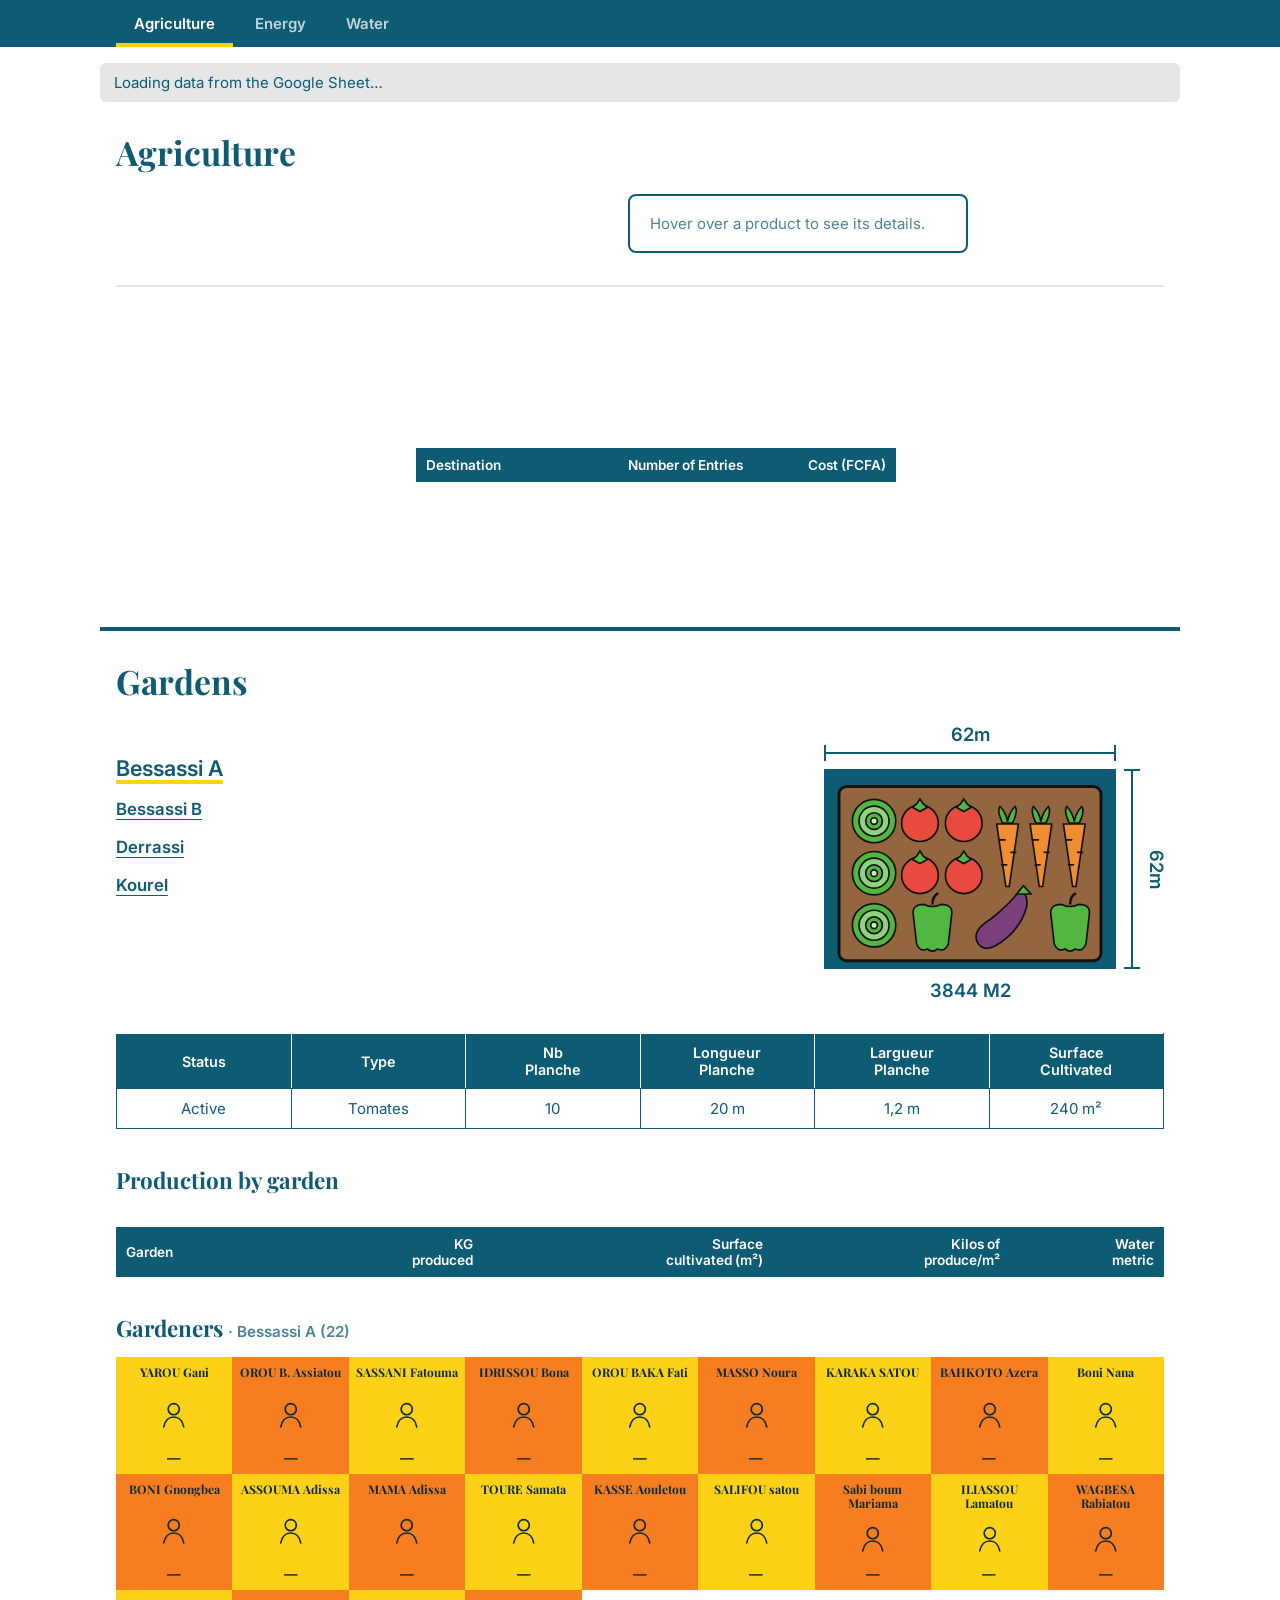
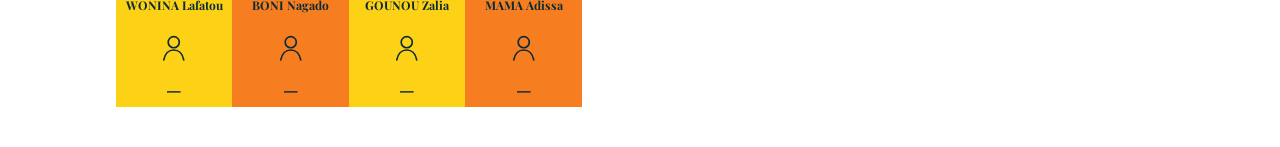
==== commit 6a4500ec: "Add destination table beside the donut and production-by-garden table Agriculture: a divider separat" ====
--- a/apps-script/Index.html
+++ b/apps-script/Index.html
@@ -199,14 +199,61 @@
 .veg-panel-stats dt { opacity: 0.8; }
 .veg-panel-stats dd { margin: 0; font-weight: 600; text-align: right; }
 
+.divider {
+  border: none;
+  border-top: 2px solid var(--light-gray);
+  margin: 32px 0 24px;
+}
+
 .share {
+  display: flex;
+  align-items: center;
+  gap: 40px;
+  flex-wrap: wrap;
+}
+
+.donut-block {
   display: flex;
   flex-direction: column;
   align-items: center;
   gap: 16px;
-  max-width: 480px;
-  margin-top: 32px;
-}
+}
+
+.destinations-wrap { flex: 1 1 320px; max-width: 480px; margin-top: 0; }
+
+/* Shared look for the smaller data tables */
+.data-table {
+  width: 100%;
+  border-collapse: collapse;
+  font-size: 0.95rem;
+}
+
+.data-table th {
+  background: var(--teal);
+  color: var(--white);
+  font-weight: 600;
+  font-size: 0.85rem;
+  padding: 9px 10px;
+  text-align: right;
+}
+
+.data-table td {
+  padding: 9px 10px;
+  border-bottom: 1px solid var(--light-gray);
+  text-align: right;
+  font-variant-numeric: tabular-nums;
+}
+
+.data-table th:first-child,
+.data-table td:first-child { text-align: left; }
+
+.data-table tr.selected td { background: #fff6cc; font-weight: 600; }
+.data-table tr.selected td:first-child { box-shadow: inset 4px 0 0 var(--yellow); }
+
+.dest-name { display: flex; align-items: center; gap: 8px; }
+.empty-cell { text-align: center !important; opacity: 0.6; }
+
+.production { min-width: 520px; }
 
 .donut-legend {
   list-style: none;
@@ -469,11 +516,12 @@
   .plan { margin: 0 auto; }
   .veg-cell { padding: 4px 2px; gap: 6px; }
   /* On phones the details sit right under the grid, above the chart. */
-  .harvest { display: grid; grid-template-areas: "grid" "panel" "chart"; gap: 20px; }
-  .harvest-main { display: contents; }
-  .veg-grid { grid-area: grid; max-width: none; }
-  .veg-panel { grid-area: panel; position: static; max-width: none; }
-  .share { grid-area: chart; max-width: none; margin-top: 8px; }
+  .harvest { flex-direction: column; gap: 20px; }
+  .harvest-main { flex-basis: auto; width: 100%; }
+  .veg-grid { max-width: none; }
+  .veg-panel { position: static; max-width: none; width: 100%; }
+  .share { flex-direction: column; align-items: stretch; gap: 24px; }
+  .donut-wrap { margin: 0 auto; }
 }
 
 </style>
@@ -495,21 +543,34 @@
       <div class="harvest">
         <div class="harvest-main">
           <div class="veg-grid" id="veg-grid"></div>
-
-          <div class="share">
-            <div class="donut-wrap">
-              <svg id="donut" class="donut" viewBox="0 0 200 200" role="img"
-                   aria-label="Share of the harvest weight sold at market versus kept for family consumption"></svg>
-              <span class="donut-center" id="donut-center"></span>
-              <div class="donut-tooltip" id="donut-tooltip" hidden></div>
-            </div>
-            <ul class="donut-legend" id="donut-legend"></ul>
-          </div>
         </div>
 
         <aside class="veg-panel" id="veg-panel" aria-live="polite">
           <p class="veg-panel-hint">Hover over a product to see its details.</p>
         </aside>
+      </div>
+
+      <hr class="divider">
+
+      <div class="share">
+        <div class="donut-block">
+          <div class="donut-wrap">
+            <svg id="donut" class="donut" viewBox="0 0 200 200" role="img"
+                 aria-label="Share of the harvest weight sold at market versus kept for family consumption"></svg>
+            <span class="donut-center" id="donut-center"></span>
+            <div class="donut-tooltip" id="donut-tooltip" hidden></div>
+          </div>
+          <ul class="donut-legend" id="donut-legend"></ul>
+        </div>
+
+        <div class="table-scroll destinations-wrap">
+          <table class="data-table destinations">
+            <thead>
+              <tr><th>Destination</th><th>Number of Entries</th><th>Cost (FCFA)</th></tr>
+            </thead>
+            <tbody id="destinations-body"></tbody>
+          </table>
+        </div>
       </div>
     </section>
 
@@ -551,6 +612,22 @@
         </table>
       </div>
 
+      <h3 class="subtitle">Production by garden</h3>
+      <div class="table-scroll">
+        <table class="data-table production">
+          <thead>
+            <tr>
+              <th>Garden</th>
+              <th>KG<br>produced</th>
+              <th>Surface<br>cultivated (m²)</th>
+              <th>Kilos of<br>produce/m²</th>
+              <th>Water<br>metric</th>
+            </tr>
+          </thead>
+          <tbody id="production-body"></tbody>
+        </table>
+      </div>
+
       <h3 class="subtitle">Gardeners <span class="subtitle-note" id="gardeners-note"></span></h3>
       <div class="people-grid" id="gardeners-grid"></div>
     </section>
@@ -577,6 +654,12 @@
 const fmtKg = (n) => `${Number(n.toFixed(2)).toLocaleString("fr-FR")} kg`;
 const fmtFcfa = (n) => `${Math.round(n).toLocaleString("fr-FR")} FCFA`;
 const isNum = (v) => typeof v === "number" && Number.isFinite(v);
+const fmtInt = (n) => Math.round(n).toLocaleString("fr-FR");
+
+// "Bessassi A" → "bessassi-a": used to match names across tables.
+const slugify = (name) => String(name || "").toLowerCase().trim()
+  .normalize("NFD").replace(/[\u0300-\u036f]/g, "")
+  .replace(/[^a-z0-9]+/g, "-").replace(/^-|-$/g, "");
 
 // Values can come from a Google Sheet, so never insert them into HTML unescaped.
 const escapeHtml = (s) =>
@@ -772,9 +855,30 @@
     .join("");
 }
 
-function renderAgriculture(vegetables) {
+// Destination table next to the donut; each row wears its donut colour.
+function renderDestinations(destinations) {
+  const body = document.getElementById("destinations-body");
+  body.innerHTML = "";
+  if (!destinations.length) {
+    body.innerHTML = '<tr><td colspan="3" class="empty-cell">No data</td></tr>';
+    return;
+  }
+  for (const d of destinations) {
+    const key = slugify(d.destination);
+    const color = key.includes("market") ? "var(--sold)" : key.includes("famil") ? "var(--consumed)" : "";
+    const tr = document.createElement("tr");
+    tr.innerHTML = `
+      <td class="dest-name">${color ? `<span class="swatch" style="background:${color}"></span>` : ""}${escapeHtml(d.destination)}</td>
+      <td>${isNum(d.entries) ? fmtInt(d.entries) : "—"}</td>
+      <td>${isNum(d.cost) ? fmtInt(d.cost) : "—"}</td>`;
+    body.appendChild(tr);
+  }
+}
+
+function renderAgriculture(vegetables, destinations = []) {
   renderGrid(vegetables);
   renderDonut(vegetables);
+  renderDestinations(destinations);
 }
 </script>
   <script>
@@ -796,6 +900,7 @@
 
 let gardensData = {};
 let gardenersData = {};
+let productionData = null; // null until the data has loaded
 
 function renderList(selectedId) {
   listEl.innerHTML = "";
@@ -869,6 +974,38 @@
   });
 }
 
+// Production by garden: all gardens, with the selected one highlighted.
+function renderProduction(rows = productionData) {
+  productionData = rows;
+  const body = document.getElementById("production-body");
+  const selected = currentGardenId();
+  body.innerHTML = "";
+  if (!rows) return;
+  if (!rows.length) {
+    body.innerHTML = '<tr><td colspan="5" class="empty-cell">No data</td></tr>';
+    return;
+  }
+  for (const r of rows) {
+    const perSqm = isNum(r.kgPerSqm) ? r.kgPerSqm
+      : isNum(r.kgProduced) && isNum(r.surface) && r.surface ? r.kgProduced / r.surface : null;
+    const cells = [
+      r.garden,
+      isNum(r.kgProduced) ? fmtKg(r.kgProduced) : "—",
+      isNum(r.surface) ? `${Number(r.surface.toFixed(2)).toLocaleString("fr-FR")} m²` : "—",
+      isNum(perSqm) ? fmt(perSqm) : "—",
+      isNum(r.waterMetric) ? fmt(r.waterMetric) : "—",
+    ];
+    const tr = document.createElement("tr");
+    if (slugify(r.garden) === selected) tr.className = "selected";
+    for (const value of cells) {
+      const td = document.createElement("td");
+      td.textContent = value;
+      tr.appendChild(td);
+    }
+    body.appendChild(tr);
+  }
+}
+
 function currentGardenId() {
   const ids = Object.keys(gardensData);
   const fromHash = location.hash.slice(1);
@@ -883,6 +1020,7 @@
   renderList(id);
   renderGarden(id);
   renderGardeners(id);
+  renderProduction();
 }
 
 function selectGarden(id) {
@@ -905,24 +1043,24 @@
 // width/length are in metres; the area is computed automatically.
 // Each table row: surface cultivated = nbPlanche × longueur × largeur.
 const GARDENS = {
-  "bessasi-a": {
-    name: "Bessasi A",
+  "bessassi-a": {
+    name: "Bessassi A",
     width: 62,
     length: 62,
     plots: [
       { status: "Active", type: "Tomates", nbPlanche: 10, longueur: 20, largeur: 1.2 },
     ],
   },
-  "bessasi-b": {
-    name: "Bessasi B",
+  "bessassi-b": {
+    name: "Bessassi B",
     width: 48,
     length: 35,
     plots: [
       { status: "Active", type: "Carottes", nbPlanche: 8, longueur: 15, largeur: 1 },
     ],
   },
-  "derassi": {
-    name: "Derassi",
+  "derrassi": {
+    name: "Derrassi",
     width: 80,
     length: 50,
     plots: [
@@ -945,7 +1083,7 @@
 // they show up on that gardener's square, e.g.
 //   { name: "YAROU Gani", planches: 4, surface: 96, harvest: 120, crops: "Tomates, Oignons" }
 const GARDENERS = {
-  "bessasi-a": [
+  "bessassi-a": [
     "YAROU Gani", "OROU B. Assiatou", "SASSANI Fatouma", "IDRISSOU Bona",
     "OROU BAKA Fati", "MASSO Noura", "KARAKA SATOU", "BAHKOTO Azera",
     "Boni Nana", "BONI Gnongbea", "ASSOUMA Adissa", "MAMA Adissa",
@@ -953,7 +1091,7 @@
     "ILIASSOU Lamatou", "WAGBESA Rabiatou", "WONINA Lafatou", "BONI Nagado",
     "GOUNOU Zalia", "MAMA Adissa",
   ],
-  "bessasi-b": [
+  "bessassi-b": [
     "AMADOU SATOU", "SAH RESO ZENABOU", "MOUSSA SATOU", "BOUKARI NAKOUMA",
     "SANNI OLI ZARA", "BONI FATI", "MEGOUNA ZENABOU", "SEH MERE ANATOU",
     "ALIOU LELA", "ALASSANE AISSATOU", "OROU GBASSI ZARA", "MOUSSA LAMATOU",
@@ -961,7 +1099,7 @@
     "GABA FATI", "SOUMAILA ZINATOU", "GOUNOU ZALIA", "KARAKA GADO",
     "BAH KOTO AMINA",
   ],
-  "derassi": [
+  "derrassi": [
     "YAROU Madeleine", "SOIBUI Bougnon", "GANBAKI Zenabou", "ZIME Fati",
     "MORA Adissa", "ABOU Mariam", "MAMA Awa", "GUERRA Oly",
     "YACOUBOU Zénabou", "MAMA biba", "TOTO Adama", "ZIME Kpagnéro",
@@ -990,8 +1128,9 @@
   google.script.run
     .withSuccessHandler((data) => {
       setStatus("");
-      renderAgriculture(data.vegetables || []);
+      renderAgriculture(data.vegetables || [], data.destinations || []);
       if (data.gardens) renderGardens(data.gardens, data.gardeners || {});
+      renderProduction(data.production || []);
     })
     .withFailureHandler((err) => {
       setStatus(`Could not load the data: ${(err && err.message) || err}`, true);
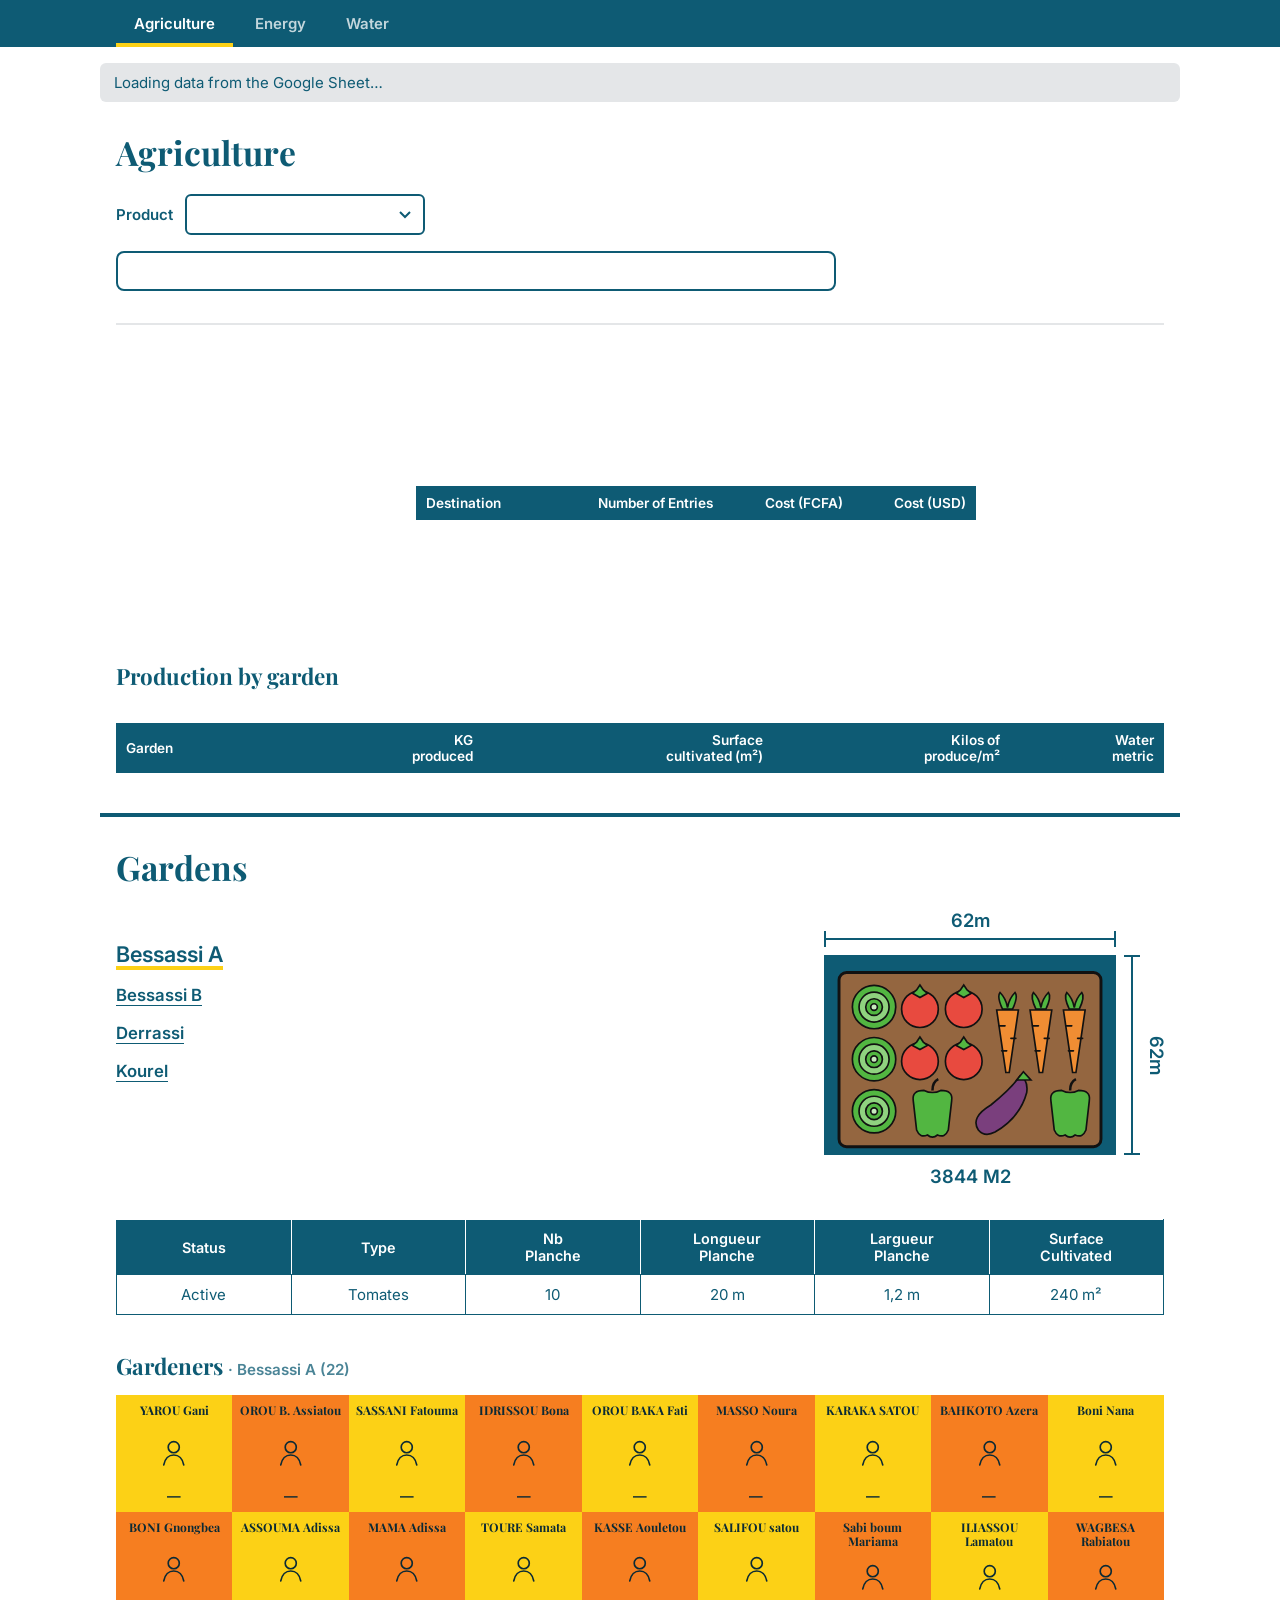
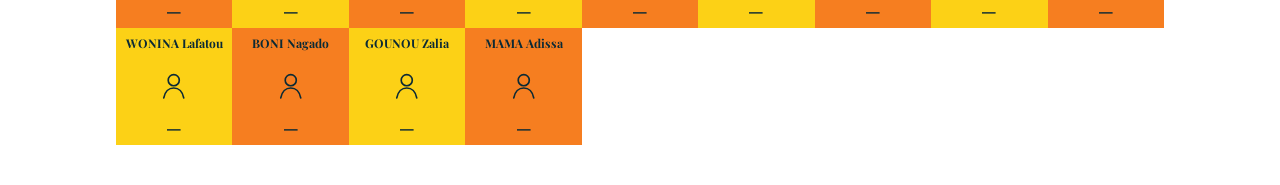
==== commit a6d913ec: "Agriculture: product dropdown, USD amounts, production table below The product grid becomes a dropdo" ====
--- a/apps-script/Index.html
+++ b/apps-script/Index.html
@@ -103,64 +103,33 @@
   --consumed: var(--green);
 }
 
-.harvest {
+.product-picker {
   display: flex;
-  align-items: flex-start;
-  gap: 32px;
-  flex-wrap: wrap;
-}
-
-.harvest-main {
-  flex: 0 1 480px;
-  min-width: 0;
-}
-
-.veg-grid {
-  display: grid;
-  grid-template-columns: repeat(4, minmax(0, 1fr));
-  max-width: 480px;
-}
-
-.veg-cell {
-  aspect-ratio: 1;
-  display: flex;
-  flex-direction: column;
   align-items: center;
-  justify-content: center;
-  gap: 10px;
-  padding: 8px 4px;
-  color: var(--ink-dark);
+  gap: 12px;
+  margin-bottom: 16px;
+}
+
+.product-picker label { font-weight: 600; }
+
+.product-select {
+  font: inherit;
+  color: var(--ink);
+  min-width: 240px;
+  padding: 9px 36px 9px 12px;
+  border: 2px solid var(--teal);
+  border-radius: 6px;
+  background: var(--white) url("data:image/svg+xml,%3Csvg xmlns='http://www.w3.org/2000/svg' viewBox='0 0 12 8'%3E%3Cpath d='M1 1l5 5 5-5' fill='none' stroke='%230E5B74' stroke-width='2'/%3E%3C/svg%3E") no-repeat right 12px center / 12px;
+  appearance: none;
   cursor: pointer;
-  outline: none;
-  transition: background-color 0.15s ease;
-}
-
-.veg-cell.cream { background: var(--yellow); }
-.veg-cell.green { background: var(--light-gray); }
-
-.veg-cell:hover,
-.veg-cell:focus,
-.veg-cell.selected { background: var(--orange); }
-
-.veg-cell:focus-visible { box-shadow: inset 0 0 0 3px var(--teal); }
-
-.veg-name {
-  margin: 0;
-  font-family: "Playfair Display", Georgia, serif;
-  font-size: clamp(0.65rem, 1.4vw, 0.9rem);
-  max-width: 100%;
-  overflow-wrap: anywhere;
-  text-align: center;
-}
-
-.veg-icon { width: 46%; height: auto; }
-
-/* Details panel to the right of the grid */
+}
+
+.product-select:hover { border-color: var(--orange); }
+.product-select:focus-visible { outline: 3px solid var(--yellow); outline-offset: 1px; }
+
+/* Details card for the selected product */
 .veg-panel {
-  flex: 1 1 260px;
-  max-width: 340px;
-  position: sticky;
-  top: 64px; /* below the tab bar */
+  max-width: 720px;
   border: 2px solid var(--teal);
   border-radius: 8px;
   padding: 18px 20px;
@@ -188,7 +157,14 @@
   opacity: 0.7;
 }
 
+.veg-panel-groups {
+  display: grid;
+  grid-template-columns: repeat(auto-fit, minmax(240px, 1fr));
+  gap: 0 32px;
+}
+
 .veg-panel-stats { margin: 0; }
+.usd { display: block; font-size: 0.78rem; font-weight: 400; opacity: 0.7; }
 .veg-panel-stats div {
   display: flex;
   justify-content: space-between;
@@ -219,7 +195,7 @@
   gap: 16px;
 }
 
-.destinations-wrap { flex: 1 1 320px; max-width: 480px; margin-top: 0; }
+.destinations-wrap { flex: 1 1 360px; max-width: 560px; margin-top: 0; }
 
 /* Shared look for the smaller data tables */
 .data-table {
@@ -242,6 +218,7 @@
   border-bottom: 1px solid var(--light-gray);
   text-align: right;
   font-variant-numeric: tabular-nums;
+  white-space: nowrap;
 }
 
 .data-table th:first-child,
@@ -514,13 +491,12 @@
   .garden-list { flex-direction: row; flex-wrap: wrap; gap: 16px; padding-top: 0; }
   .garden-link, .garden-link.active { font-size: 1rem; }
   .plan { margin: 0 auto; }
-  .veg-cell { padding: 4px 2px; gap: 6px; }
   /* On phones the details sit right under the grid, above the chart. */
-  .harvest { flex-direction: column; gap: 20px; }
-  .harvest-main { flex-basis: auto; width: 100%; }
-  .veg-grid { max-width: none; }
-  .veg-panel { position: static; max-width: none; width: 100%; }
+  .product-picker { flex-direction: column; align-items: stretch; gap: 6px; }
+  .product-select { min-width: 0; width: 100%; }
   .share { flex-direction: column; align-items: stretch; gap: 24px; }
+  .share > * { min-width: 0; max-width: 100%; }
+  .destinations-wrap { flex: none; }
   .donut-wrap { margin: 0 auto; }
 }
 
@@ -540,15 +516,12 @@
   <div class="tab-panel" role="tabpanel" id="panel-agriculture" aria-labelledby="tab-agriculture">
     <section class="page agriculture">
       <h1 class="title">Agriculture</h1>
-      <div class="harvest">
-        <div class="harvest-main">
-          <div class="veg-grid" id="veg-grid"></div>
-        </div>
-
-        <aside class="veg-panel" id="veg-panel" aria-live="polite">
-          <p class="veg-panel-hint">Hover over a product to see its details.</p>
-        </aside>
+      <div class="product-picker">
+        <label for="product-select">Product</label>
+        <select id="product-select" class="product-select"></select>
       </div>
+
+      <div class="veg-panel" id="veg-panel" aria-live="polite"></div>
 
       <hr class="divider">
 
@@ -566,11 +539,27 @@
         <div class="table-scroll destinations-wrap">
           <table class="data-table destinations">
             <thead>
-              <tr><th>Destination</th><th>Number of Entries</th><th>Cost (FCFA)</th></tr>
+              <tr><th>Destination</th><th>Number of Entries</th><th>Cost (FCFA)</th><th>Cost (USD)</th></tr>
             </thead>
             <tbody id="destinations-body"></tbody>
           </table>
         </div>
+      </div>
+
+      <h3 class="subtitle">Production by garden</h3>
+      <div class="table-scroll">
+        <table class="data-table production">
+          <thead>
+            <tr>
+              <th>Garden</th>
+              <th>KG<br>produced</th>
+              <th>Surface<br>cultivated (m²)</th>
+              <th>Kilos of<br>produce/m²</th>
+              <th>Water<br>metric</th>
+            </tr>
+          </thead>
+          <tbody id="production-body"></tbody>
+        </table>
       </div>
     </section>
 
@@ -612,22 +601,6 @@
         </table>
       </div>
 
-      <h3 class="subtitle">Production by garden</h3>
-      <div class="table-scroll">
-        <table class="data-table production">
-          <thead>
-            <tr>
-              <th>Garden</th>
-              <th>KG<br>produced</th>
-              <th>Surface<br>cultivated (m²)</th>
-              <th>Kilos of<br>produce/m²</th>
-              <th>Water<br>metric</th>
-            </tr>
-          </thead>
-          <tbody id="production-body"></tbody>
-        </table>
-      </div>
-
       <h3 class="subtitle">Gardeners <span class="subtitle-note" id="gardeners-note"></span></h3>
       <div class="people-grid" id="gardeners-grid"></div>
     </section>
@@ -653,6 +626,11 @@
 const fmt = (n) => Number(n.toFixed(2)).toLocaleString("fr-FR", { useGrouping: false });
 const fmtKg = (n) => `${Number(n.toFixed(2)).toLocaleString("fr-FR")} kg`;
 const fmtFcfa = (n) => `${Math.round(n).toLocaleString("fr-FR")} FCFA`;
+
+// Conversion used for every USD amount on the dashboard.
+const FCFA_PER_USD = 540;
+const fmtUsd = (fcfa) =>
+  `${(fcfa / FCFA_PER_USD).toLocaleString("fr-FR", { minimumFractionDigits: 2, maximumFractionDigits: 2 })} USD`;
 const isNum = (v) => typeof v === "number" && Number.isFinite(v);
 const fmtInt = (n) => Math.round(n).toLocaleString("fr-FR");
 
@@ -749,19 +727,20 @@
 }
 </script>
   <script>
-const COLUMNS = 4;
-
-function iconSvg(key, className = "veg-icon") {
+const PRODUCT_KEY = "dashboard-product";
+
+function iconSvg(key, className) {
   const paths = VEG_ICONS[key] || VEG_ICONS.leaf; // unknown icon names fall back to a leaf
   return `<svg class="${className}" viewBox="0 0 64 64" fill="none" stroke="currentColor"
     stroke-width="3" stroke-linecap="round" stroke-linejoin="round" aria-hidden="true">${paths}</svg>`;
 }
 
 const kg = (v) => (isNum(v) ? fmtKg(v) : "—");
-const fcfa = (v) => (isNum(v) ? fmtFcfa(v) : "—");
-
-// The panel to the right of the grid shows the product last hovered, focused or tapped.
-function showVegDetails(veg, cell) {
+// FCFA with the USD equivalent underneath.
+const money = (v) => (isNum(v) ? `${fmtFcfa(v)}<span class="usd">${fmtUsd(v)}</span>` : "—");
+
+// The card under the dropdown shows the selected product.
+function showVegDetails(veg) {
   document.getElementById("veg-panel").innerHTML = `
     <div class="veg-panel-head">
       ${iconSvg(veg.icon || iconForName(veg.name), "veg-panel-icon")}
@@ -770,42 +749,48 @@
         <p class="veg-panel-type">${escapeHtml(veg.type || "")}</p>
       </div>
     </div>
-    <h4 class="veg-panel-group">Weight</h4>
-    <dl class="veg-panel-stats">
-      <div><dt>Total</dt><dd>${kg(veg.totalWeight)}</dd></div>
-      <div><dt>Market sale</dt><dd>${kg(veg.marketWeight)}</dd></div>
-      <div><dt>Family consumption</dt><dd>${kg(veg.familyWeight)}</dd></div>
-    </dl>
-    <h4 class="veg-panel-group">Revenue</h4>
-    <dl class="veg-panel-stats">
-      <div><dt>Total</dt><dd>${fcfa(veg.totalRevenue)}</dd></div>
-      <div><dt>Market sale</dt><dd>${fcfa(veg.marketRevenue)}</dd></div>
-      <div><dt>Family consumption</dt><dd>${fcfa(veg.familyRevenue)}</dd></div>
-    </dl>`;
-  document.querySelectorAll(".veg-cell.selected").forEach((c) => c.classList.remove("selected"));
-  cell.classList.add("selected");
-}
-
-function renderGrid(vegetables) {
-  const grid = document.getElementById("veg-grid");
-  grid.innerHTML = "";
+    <div class="veg-panel-groups">
+      <div>
+        <h4 class="veg-panel-group">Weight</h4>
+        <dl class="veg-panel-stats">
+          <div><dt>Total</dt><dd>${kg(veg.totalWeight)}</dd></div>
+          <div><dt>Market sale</dt><dd>${kg(veg.marketWeight)}</dd></div>
+          <div><dt>Family consumption</dt><dd>${kg(veg.familyWeight)}</dd></div>
+        </dl>
+      </div>
+      <div>
+        <h4 class="veg-panel-group">Revenue</h4>
+        <dl class="veg-panel-stats">
+          <div><dt>Total</dt><dd>${money(veg.totalRevenue)}</dd></div>
+          <div><dt>Market sale</dt><dd>${money(veg.marketRevenue)}</dd></div>
+          <div><dt>Family consumption</dt><dd>${money(veg.familyRevenue)}</dd></div>
+        </dl>
+      </div>
+    </div>`;
+}
+
+function renderProductPicker(vegetables) {
+  const select = document.getElementById("product-select");
+  select.innerHTML = "";
+  if (!vegetables.length) {
+    document.getElementById("veg-panel").innerHTML = '<p class="veg-panel-hint">No products yet.</p>';
+    return;
+  }
   vegetables.forEach((veg, i) => {
-    const row = Math.floor(i / COLUMNS);
-    const col = i % COLUMNS;
-    const cell = document.createElement("div");
-    // Alternate by row and column so the colours form a checkerboard.
-    cell.className = "veg-cell has-veg " + ((row + col) % 2 ? "green" : "cream");
-    cell.tabIndex = 0;
-    cell.setAttribute("aria-label", veg.name);
-    cell.innerHTML = `
-      <h3 class="veg-name">${escapeHtml(veg.name)}</h3>
-      ${iconSvg(veg.icon || iconForName(veg.name))}`;
-    const show = () => showVegDetails(veg, cell);
-    cell.addEventListener("mouseenter", show);
-    cell.addEventListener("focus", show);
-    cell.addEventListener("click", show);
-    grid.appendChild(cell);
+    const option = document.createElement("option");
+    option.value = i;
+    option.textContent = veg.name;
+    select.appendChild(option);
   });
+  // Re-open on the product chosen last time, if it's still in the list.
+  const saved = vegetables.findIndex((v) => v.name === storage.get(PRODUCT_KEY));
+  select.value = saved === -1 ? 0 : saved;
+  showVegDetails(vegetables[select.value]);
+  select.onchange = () => {
+    const veg = vegetables[select.value];
+    storage.set(PRODUCT_KEY, veg.name);
+    showVegDetails(veg);
+  };
 }
 
 function renderDonut(vegetables) {
@@ -860,7 +845,7 @@
   const body = document.getElementById("destinations-body");
   body.innerHTML = "";
   if (!destinations.length) {
-    body.innerHTML = '<tr><td colspan="3" class="empty-cell">No data</td></tr>';
+    body.innerHTML = '<tr><td colspan="4" class="empty-cell">No data</td></tr>';
     return;
   }
   for (const d of destinations) {
@@ -870,15 +855,44 @@
     tr.innerHTML = `
       <td class="dest-name">${color ? `<span class="swatch" style="background:${color}"></span>` : ""}${escapeHtml(d.destination)}</td>
       <td>${isNum(d.entries) ? fmtInt(d.entries) : "—"}</td>
-      <td>${isNum(d.cost) ? fmtInt(d.cost) : "—"}</td>`;
+      <td>${isNum(d.cost) ? fmtInt(d.cost) : "—"}</td>
+      <td>${isNum(d.cost) ? fmtUsd(d.cost).replace(" USD", "") : "—"}</td>`;
     body.appendChild(tr);
   }
 }
 
 function renderAgriculture(vegetables, destinations = []) {
-  renderGrid(vegetables);
+  renderProductPicker(vegetables);
   renderDonut(vegetables);
   renderDestinations(destinations);
+}
+
+// Production by garden (below the destination table).
+function renderProduction(rows) {
+  const body = document.getElementById("production-body");
+  body.innerHTML = "";
+  if (!rows.length) {
+    body.innerHTML = '<tr><td colspan="5" class="empty-cell">No data</td></tr>';
+    return;
+  }
+  for (const r of rows) {
+    const perSqm = isNum(r.kgPerSqm) ? r.kgPerSqm
+      : isNum(r.kgProduced) && isNum(r.surface) && r.surface ? r.kgProduced / r.surface : null;
+    const cells = [
+      r.garden,
+      isNum(r.kgProduced) ? fmtKg(r.kgProduced) : "—",
+      isNum(r.surface) ? `${Number(r.surface.toFixed(2)).toLocaleString("fr-FR")} m²` : "—",
+      isNum(perSqm) ? fmt(perSqm) : "—",
+      isNum(r.waterMetric) ? fmt(r.waterMetric) : "—",
+    ];
+    const tr = document.createElement("tr");
+    for (const value of cells) {
+      const td = document.createElement("td");
+      td.textContent = value;
+      tr.appendChild(td);
+    }
+    body.appendChild(tr);
+  }
 }
 </script>
   <script>
@@ -900,7 +914,6 @@
 
 let gardensData = {};
 let gardenersData = {};
-let productionData = null; // null until the data has loaded
 
 function renderList(selectedId) {
   listEl.innerHTML = "";
@@ -974,38 +987,6 @@
   });
 }
 
-// Production by garden: all gardens, with the selected one highlighted.
-function renderProduction(rows = productionData) {
-  productionData = rows;
-  const body = document.getElementById("production-body");
-  const selected = currentGardenId();
-  body.innerHTML = "";
-  if (!rows) return;
-  if (!rows.length) {
-    body.innerHTML = '<tr><td colspan="5" class="empty-cell">No data</td></tr>';
-    return;
-  }
-  for (const r of rows) {
-    const perSqm = isNum(r.kgPerSqm) ? r.kgPerSqm
-      : isNum(r.kgProduced) && isNum(r.surface) && r.surface ? r.kgProduced / r.surface : null;
-    const cells = [
-      r.garden,
-      isNum(r.kgProduced) ? fmtKg(r.kgProduced) : "—",
-      isNum(r.surface) ? `${Number(r.surface.toFixed(2)).toLocaleString("fr-FR")} m²` : "—",
-      isNum(perSqm) ? fmt(perSqm) : "—",
-      isNum(r.waterMetric) ? fmt(r.waterMetric) : "—",
-    ];
-    const tr = document.createElement("tr");
-    if (slugify(r.garden) === selected) tr.className = "selected";
-    for (const value of cells) {
-      const td = document.createElement("td");
-      td.textContent = value;
-      tr.appendChild(td);
-    }
-    body.appendChild(tr);
-  }
-}
-
 function currentGardenId() {
   const ids = Object.keys(gardensData);
   const fromHash = location.hash.slice(1);
@@ -1020,7 +1001,6 @@
   renderList(id);
   renderGarden(id);
   renderGardeners(id);
-  renderProduction();
 }
 
 function selectGarden(id) {
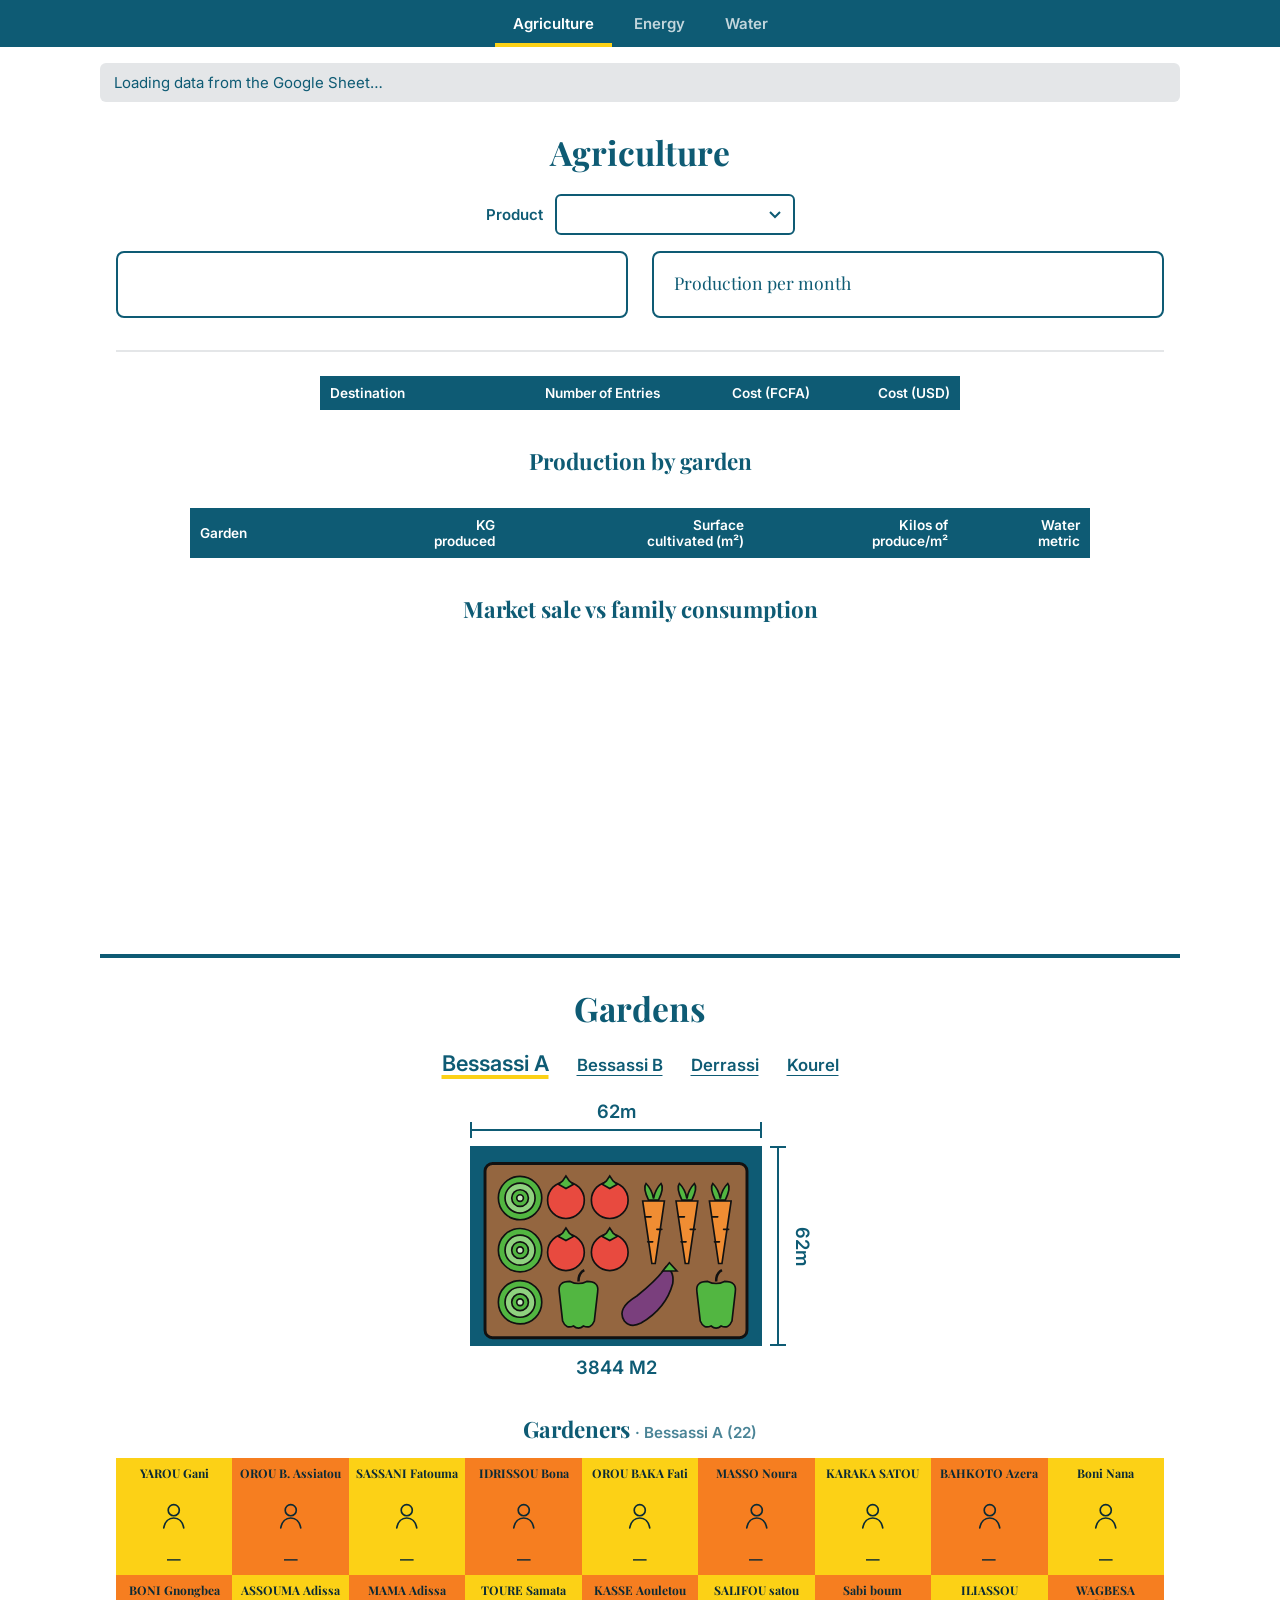
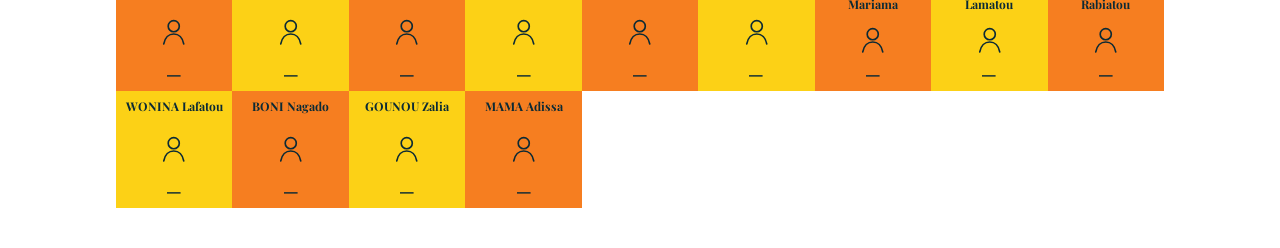
==== commit 2125411b: "Centre layout, add monthly production chart, reorder Agriculture - Everything is centred, including " ====
--- a/apps-script/Index.html
+++ b/apps-script/Index.html
@@ -49,6 +49,7 @@
   margin: 0 auto;
   padding: 0 16px;
   display: flex;
+  justify-content: center;
   gap: 4px;
 }
 
@@ -94,6 +95,7 @@
   font-family: "Playfair Display", Georgia, serif;
   font-size: clamp(1.6rem, 3vw, 2.1rem);
   margin: 0 0 20px;
+  text-align: center;
 }
 
 /* ---------- Agriculture: harvest ---------- */
@@ -106,6 +108,7 @@
 .product-picker {
   display: flex;
   align-items: center;
+  justify-content: center;
   gap: 12px;
   margin-bottom: 16px;
 }
@@ -128,8 +131,18 @@
 .product-select:focus-visible { outline: 3px solid var(--yellow); outline-offset: 1px; }
 
 /* Details card for the selected product */
+.product-row {
+  display: flex;
+  justify-content: center;
+  align-items: stretch;
+  gap: 24px;
+  flex-wrap: wrap;
+}
+
 .veg-panel {
-  max-width: 720px;
+  flex: 1 1 380px;
+  max-width: 520px;
+  min-width: 0;
   border: 2px solid var(--teal);
   border-radius: 8px;
   padding: 18px 20px;
@@ -159,8 +172,8 @@
 
 .veg-panel-groups {
   display: grid;
-  grid-template-columns: repeat(auto-fit, minmax(240px, 1fr));
-  gap: 0 32px;
+  grid-template-columns: 1fr;
+  gap: 0;
 }
 
 .veg-panel-stats { margin: 0; }
@@ -181,13 +194,6 @@
   margin: 32px 0 24px;
 }
 
-.share {
-  display: flex;
-  align-items: center;
-  gap: 40px;
-  flex-wrap: wrap;
-}
-
 .donut-block {
   display: flex;
   flex-direction: column;
@@ -195,7 +201,48 @@
   gap: 16px;
 }
 
-.destinations-wrap { flex: 1 1 360px; max-width: 560px; margin-top: 0; }
+/* ---------- Production per month chart ---------- */
+
+.trend {
+  position: relative;
+  flex: 1 1 380px;
+  max-width: 560px;
+  min-width: 0;
+  margin: 0;
+  border: 2px solid var(--teal);
+  border-radius: 8px;
+  padding: 18px 20px 12px;
+}
+
+.trend-title {
+  font-family: "Playfair Display", Georgia, serif;
+  font-size: 1.1rem;
+  margin-bottom: 10px;
+}
+
+.trend-chart { width: 100%; }
+.trend-chart svg { display: block; width: 100%; height: auto; }
+.trend-chart .grid { stroke: var(--light-gray); stroke-width: 1; }
+.trend-chart .baseline { stroke: var(--teal); stroke-width: 1; opacity: 0.5; }
+.trend-chart .axis { fill: var(--ink); opacity: 0.7; font-size: 11px; }
+.trend-chart .bar { fill: var(--teal); transition: fill 0.12s; }
+.trend-chart .bar.active { fill: var(--orange); }
+.trend-chart .hit { fill: transparent; cursor: pointer; }
+.chart-empty { margin: 40px 0; text-align: center; opacity: 0.7; }
+
+.chart-tooltip {
+  position: absolute;
+  background: var(--white);
+  border: 2px solid var(--teal);
+  border-radius: 6px;
+  padding: 6px 8px;
+  font-size: 0.85rem;
+  box-shadow: 0 4px 14px rgba(14, 91, 116, 0.25);
+  pointer-events: none;
+  white-space: nowrap;
+}
+
+.table-scroll.destinations-wrap { max-width: 640px; margin: 0 auto; }
 
 /* Shared look for the smaller data tables */
 .data-table {
@@ -284,17 +331,17 @@
 
 .top {
   display: flex;
-  gap: 32px;
-  align-items: flex-start;
-  flex-wrap: wrap;
+  flex-direction: column;
+  align-items: center;
+  gap: 24px;
 }
 
 .garden-list {
   display: flex;
-  flex-direction: column;
-  gap: 18px;
-  padding-top: 32px;
-  min-width: 160px;
+  flex-wrap: wrap;
+  justify-content: center;
+  align-items: baseline;
+  gap: 12px 28px;
 }
 
 .garden-link {
@@ -314,9 +361,8 @@
 }
 
 .plan {
-  flex: 0 1 340px;
-  min-width: 240px;
-  margin: 0 0 0 auto; /* push the plan to the right */
+  width: min(340px, 100%);
+  margin: 0;
 }
 
 .dim-label {
@@ -372,33 +418,7 @@
   margin-top: 10px;
 }
 
-.table-scroll { overflow-x: auto; margin-top: 32px; }
-
-.plots {
-  width: 100%;
-  min-width: 560px;
-  border-collapse: collapse;
-  background: var(--table-bg);
-  table-layout: fixed;
-}
-
-.plots th,
-.plots td {
-  border: 1px solid var(--teal);
-  padding: 10px 8px;
-  text-align: center;
-}
-
-.plots th {
-  font-weight: 600;
-  font-size: 0.9rem;
-  background: var(--teal);
-  color: var(--white);
-  border-color: var(--white) var(--white) var(--teal);
-}
-
-.plots th:first-child { border-left-color: var(--teal); }
-.plots th:last-child { border-right-color: var(--teal); }
+.table-scroll { overflow-x: auto; margin: 32px auto 0; max-width: 900px; }
 
 /* ---------- Agriculture: gardeners ---------- */
 
@@ -406,6 +426,7 @@
   font-family: "Playfair Display", Georgia, serif;
   font-size: 1.4rem;
   margin: 36px 0 14px;
+  text-align: center;
 }
 
 .subtitle-note {
@@ -488,16 +509,11 @@
 }
 
 @media (max-width: 720px) {
-  .garden-list { flex-direction: row; flex-wrap: wrap; gap: 16px; padding-top: 0; }
+  .garden-list { gap: 10px 16px; }
   .garden-link, .garden-link.active { font-size: 1rem; }
-  .plan { margin: 0 auto; }
-  /* On phones the details sit right under the grid, above the chart. */
   .product-picker { flex-direction: column; align-items: stretch; gap: 6px; }
   .product-select { min-width: 0; width: 100%; }
-  .share { flex-direction: column; align-items: stretch; gap: 24px; }
-  .share > * { min-width: 0; max-width: 100%; }
-  .destinations-wrap { flex: none; }
-  .donut-wrap { margin: 0 auto; }
+  .veg-panel, .trend { flex-basis: 100%; padding: 14px; }
 }
 
 </style>
@@ -521,29 +537,25 @@
         <select id="product-select" class="product-select"></select>
       </div>
 
-      <div class="veg-panel" id="veg-panel" aria-live="polite"></div>
+      <div class="product-row">
+        <div class="veg-panel" id="veg-panel" aria-live="polite"></div>
+
+        <figure class="trend">
+          <figcaption class="trend-title" id="trend-title">Production per month</figcaption>
+          <div class="trend-chart" id="trend-chart"></div>
+          <div class="chart-tooltip" id="trend-tooltip" hidden></div>
+        </figure>
+      </div>
 
       <hr class="divider">
 
-      <div class="share">
-        <div class="donut-block">
-          <div class="donut-wrap">
-            <svg id="donut" class="donut" viewBox="0 0 200 200" role="img"
-                 aria-label="Share of the harvest weight sold at market versus kept for family consumption"></svg>
-            <span class="donut-center" id="donut-center"></span>
-            <div class="donut-tooltip" id="donut-tooltip" hidden></div>
-          </div>
-          <ul class="donut-legend" id="donut-legend"></ul>
-        </div>
-
-        <div class="table-scroll destinations-wrap">
-          <table class="data-table destinations">
-            <thead>
-              <tr><th>Destination</th><th>Number of Entries</th><th>Cost (FCFA)</th><th>Cost (USD)</th></tr>
-            </thead>
-            <tbody id="destinations-body"></tbody>
-          </table>
-        </div>
+      <div class="table-scroll destinations-wrap">
+        <table class="data-table destinations">
+          <thead>
+            <tr><th>Destination</th><th>Number of Entries</th><th>Cost (FCFA)</th><th>Cost (USD)</th></tr>
+          </thead>
+          <tbody id="destinations-body"></tbody>
+        </table>
       </div>
 
       <h3 class="subtitle">Production by garden</h3>
@@ -561,6 +573,17 @@
           <tbody id="production-body"></tbody>
         </table>
       </div>
+
+      <h3 class="subtitle">Market sale vs family consumption</h3>
+      <div class="donut-block">
+        <div class="donut-wrap">
+          <svg id="donut" class="donut" viewBox="0 0 200 200" role="img"
+               aria-label="Share of the harvest weight sold at market versus kept for family consumption"></svg>
+          <span class="donut-center" id="donut-center"></span>
+          <div class="donut-tooltip" id="donut-tooltip" hidden></div>
+        </div>
+        <ul class="donut-legend" id="donut-legend"></ul>
+      </div>
     </section>
 
     <section class="page gardens">
@@ -583,22 +606,6 @@
           </div>
           <figcaption class="area" id="area"></figcaption>
         </figure>
-      </div>
-
-      <div class="table-scroll">
-        <table class="plots">
-          <thead>
-            <tr>
-              <th>Status</th>
-              <th>Type</th>
-              <th>Nb<br>Planche</th>
-              <th>Longueur<br>Planche</th>
-              <th>Largueur<br>Planche</th>
-              <th>Surface<br>Cultivated</th>
-            </tr>
-          </thead>
-          <tbody id="plots-body"></tbody>
-        </table>
       </div>
 
       <h3 class="subtitle">Gardeners <span class="subtitle-note" id="gardeners-note"></span></h3>
@@ -728,6 +735,8 @@
 </script>
   <script>
 const PRODUCT_KEY = "dashboard-product";
+let currentVeg = null;
+let monthlyData = null; // { productSlug: [{ month: "2025-03", kg }] }, or null when not connected
 
 function iconSvg(key, className) {
   const paths = VEG_ICONS[key] || VEG_ICONS.leaf; // unknown icon names fall back to a leaf
@@ -739,8 +748,10 @@
 // FCFA with the USD equivalent underneath.
 const money = (v) => (isNum(v) ? `${fmtFcfa(v)}<span class="usd">${fmtUsd(v)}</span>` : "—");
 
-// The card under the dropdown shows the selected product.
+// The card under the dropdown shows the selected product; the chart beside it follows.
 function showVegDetails(veg) {
+  currentVeg = veg;
+  renderTrend();
   document.getElementById("veg-panel").innerHTML = `
     <div class="veg-panel-head">
       ${iconSvg(veg.icon || iconForName(veg.name), "veg-panel-icon")}
@@ -861,7 +872,8 @@
   }
 }
 
-function renderAgriculture(vegetables, destinations = []) {
+function renderAgriculture(vegetables, destinations = [], monthly = null) {
+  monthlyData = monthly;
   renderProductPicker(vegetables);
   renderDonut(vegetables);
   renderDestinations(destinations);
@@ -894,13 +906,127 @@
     body.appendChild(tr);
   }
 }
+
+// ---------- Production per month (column chart for the selected product) ----------
+
+const monthDate = (key) => new Date(Number(key.slice(0, 4)), Number(key.slice(5, 7)) - 1, 1);
+const monthShort = (key) => monthDate(key).toLocaleDateString("en-GB", { month: "short" });
+const monthLong = (key) => monthDate(key).toLocaleDateString("en-GB", { month: "long", year: "numeric" });
+
+// Every month from the earliest to the latest entry across all products,
+// so switching products keeps the same time axis.
+function allMonths() {
+  const keys = Object.values(monthlyData || {}).flat().map((d) => d.month).sort();
+  if (!keys.length) return [];
+  const months = [];
+  const end = monthDate(keys[keys.length - 1]);
+  for (let d = monthDate(keys[0]); d <= end; d.setMonth(d.getMonth() + 1)) {
+    months.push(`${d.getFullYear()}-${String(d.getMonth() + 1).padStart(2, "0")}`);
+  }
+  return months;
+}
+
+function niceStep(raw) {
+  const p = 10 ** Math.floor(Math.log10(raw));
+  const f = raw / p;
+  return (f <= 1 ? 1 : f <= 2 ? 2 : f <= 5 ? 5 : 10) * p;
+}
+
+// Column with a 4px rounded top, anchored square on the baseline.
+function columnPath(x, y, w, h) {
+  const r = Math.min(4, w / 2, h);
+  return `M${x},${y + h}V${y + r}Q${x},${y} ${x + r},${y}H${x + w - r}Q${x + w},${y} ${x + w},${y + r}V${y + h}Z`;
+}
+
+function renderTrend() {
+  const box = document.getElementById("trend-chart");
+  const tooltip = document.getElementById("trend-tooltip");
+  tooltip.hidden = true;
+  if (!currentVeg) return;
+  document.getElementById("trend-title").textContent = `${currentVeg.name}: production per month (kg)`;
+
+  if (!monthlyData) {
+    box.innerHTML = '<p class="chart-empty">Monthly data isn\'t connected yet.</p>';
+    return;
+  }
+  const months = allMonths();
+  const byMonth = new Map((monthlyData[slugify(currentVeg.name)] || []).map((d) => [d.month, d.kg]));
+  if (!months.length || !byMonth.size) {
+    box.innerHTML = `<p class="chart-empty">No entries recorded for ${escapeHtml(currentVeg.name)} yet.</p>`;
+    return;
+  }
+
+  const values = months.map((m) => byMonth.get(m) || 0);
+  const W = Math.max(280, box.clientWidth || 520);
+  const H = box.clientWidth < 420 ? 240 : 320;
+  const m = { top: 12, right: 8, bottom: 28, left: 52 };
+  const plotW = W - m.left - m.right;
+  const plotH = H - m.top - m.bottom;
+  const step = niceStep(Math.max(...values, 1) / 4);
+  const yMax = Math.ceil(Math.max(...values, 1) / step) * step;
+  const y = (v) => m.top + plotH - (v / yMax) * plotH;
+  const band = plotW / months.length;
+  const barW = Math.max(2, Math.min(36, band * 0.62));
+  const labelEvery = Math.ceil(months.length / Math.max(1, Math.floor(plotW / 44)));
+
+  let svg = "";
+  for (let v = 0; v <= yMax + 1e-9; v += step) {
+    svg += `<line class="grid" x1="${m.left}" x2="${W - m.right}" y1="${y(v)}" y2="${y(v)}"/>`;
+    svg += `<text class="axis" x="${m.left - 8}" y="${y(v)}" text-anchor="end" dominant-baseline="middle">${fmtInt(v)}</text>`;
+  }
+  months.forEach((key, i) => {
+    const cx = m.left + band * i + band / 2;
+    const h = (values[i] / yMax) * plotH;
+    if (h > 0) svg += `<path class="bar" data-i="${i}" d="${columnPath(cx - barW / 2, m.top + plotH - h, barW, h)}"/>`;
+    if (i % labelEvery === 0) {
+      // Show the year under January and under the first label.
+      const year = key.endsWith("-01") || i === 0 ? ` ${key.slice(2, 4)}` : "";
+      svg += `<text class="axis" x="${cx}" y="${H - 8}" text-anchor="middle">${monthShort(key)}${year}</text>`;
+    }
+    // Hover target: the whole column, wider than the bar.
+    svg += `<rect class="hit" data-i="${i}" x="${m.left + band * i}" y="${m.top}" width="${band}" height="${plotH}"/>`;
+  });
+  svg += `<line class="baseline" x1="${m.left}" x2="${W - m.right}" y1="${m.top + plotH}" y2="${m.top + plotH}"/>`;
+
+  const summary = months.map((k, i) => `${monthLong(k)}: ${fmtKg(values[i])}`).join(", ");
+  box.innerHTML = `<svg viewBox="0 0 ${W} ${H}" width="${W}" height="${H}" role="img"
+    aria-label="${escapeHtml(`${currentVeg.name}, production per month. ${summary}`)}">${svg}</svg>`;
+
+  const svgEl = box.querySelector("svg");
+  svgEl.querySelectorAll(".hit").forEach((hit) => {
+    const i = Number(hit.dataset.i);
+    hit.addEventListener("mouseenter", () => {
+      svgEl.querySelector(`.bar[data-i="${i}"]`)?.classList.add("active");
+      tooltip.innerHTML = `<strong>${monthLong(months[i])}</strong><br>${fmtKg(values[i])}`;
+      tooltip.hidden = false;
+    });
+    hit.addEventListener("mousemove", (e) => {
+      const fig = box.parentElement.getBoundingClientRect();
+      const left = Math.min(e.clientX - fig.left + 12, fig.width - tooltip.offsetWidth - 4);
+      tooltip.style.left = `${left}px`;
+      tooltip.style.top = `${e.clientY - fig.top + 12}px`;
+    });
+    hit.addEventListener("mouseleave", () => {
+      svgEl.querySelector(`.bar[data-i="${i}"]`)?.classList.remove("active");
+      tooltip.hidden = true;
+    });
+  });
+}
+
+// Redraw at the new width when the chart's box changes size.
+if (window.ResizeObserver) {
+  let lastWidth = 0;
+  new ResizeObserver((entries) => {
+    const width = Math.round(entries[0].contentRect.width);
+    if (width !== lastWidth) { lastWidth = width; renderTrend(); }
+  }).observe(document.getElementById("trend-chart"));
+}
 </script>
   <script>
 const listEl = document.getElementById("garden-list");
 const widthEl = document.getElementById("dim-width");
 const lengthEl = document.getElementById("dim-length");
 const areaEl = document.getElementById("area");
-const bodyEl = document.getElementById("plots-body");
 const gardenersEl = document.getElementById("gardeners-grid");
 const gardenersNoteEl = document.getElementById("gardeners-note");
 const GARDEN_KEY = "dashboard-garden";
@@ -938,27 +1064,6 @@
   lengthEl.textContent = isNum(garden.length) ? `${fmt(garden.length)}m` : "—";
   areaEl.textContent = isNum(garden.width) && isNum(garden.length)
     ? `${fmt(garden.width * garden.length)} M2` : "—";
-
-  bodyEl.innerHTML = "";
-  const rows = garden.plots && garden.plots.length ? garden.plots : [{}];
-  for (const plot of rows) {
-    const hasSize = [plot.nbPlanche, plot.longueur, plot.largeur].every(isNum);
-    const cells = [
-      plot.status ?? "",
-      plot.type ?? "",
-      plot.nbPlanche ?? "",
-      isNum(plot.longueur) ? `${fmt(plot.longueur)} m` : "",
-      isNum(plot.largeur) ? `${fmt(plot.largeur)} m` : "",
-      hasSize ? `${fmt(plot.nbPlanche * plot.longueur * plot.largeur)} m²` : "",
-    ];
-    const tr = document.createElement("tr");
-    for (const value of cells) {
-      const td = document.createElement("td");
-      td.textContent = value;
-      tr.appendChild(td);
-    }
-    bodyEl.appendChild(tr);
-  }
 }
 
 function renderGardeners(id) {
@@ -1021,39 +1126,26 @@
   <script>
 // Garden data — edit these values to match your real measurements.
 // width/length are in metres; the area is computed automatically.
-// Each table row: surface cultivated = nbPlanche × longueur × largeur.
 const GARDENS = {
   "bessassi-a": {
     name: "Bessassi A",
     width: 62,
     length: 62,
-    plots: [
-      { status: "Active", type: "Tomates", nbPlanche: 10, longueur: 20, largeur: 1.2 },
-    ],
   },
   "bessassi-b": {
     name: "Bessassi B",
     width: 48,
     length: 35,
-    plots: [
-      { status: "Active", type: "Carottes", nbPlanche: 8, longueur: 15, largeur: 1 },
-    ],
   },
   "derrassi": {
     name: "Derrassi",
     width: 80,
     length: 50,
-    plots: [
-      { status: "En jachère", type: "Laitues", nbPlanche: 12, longueur: 25, largeur: 1.2 },
-    ],
   },
   "kourel": {
     name: "Kourel",
     width: 40,
     length: 30,
-    plots: [
-      { status: "Active", type: "Poivrons", nbPlanche: 6, longueur: 18, largeur: 1 },
-    ],
   },
 };
 </script>
@@ -1108,7 +1200,7 @@
   google.script.run
     .withSuccessHandler((data) => {
       setStatus("");
-      renderAgriculture(data.vegetables || [], data.destinations || []);
+      renderAgriculture(data.vegetables || [], data.destinations || [], data.monthly || null);
       if (data.gardens) renderGardens(data.gardens, data.gardeners || {});
       renderProduction(data.production || []);
     })
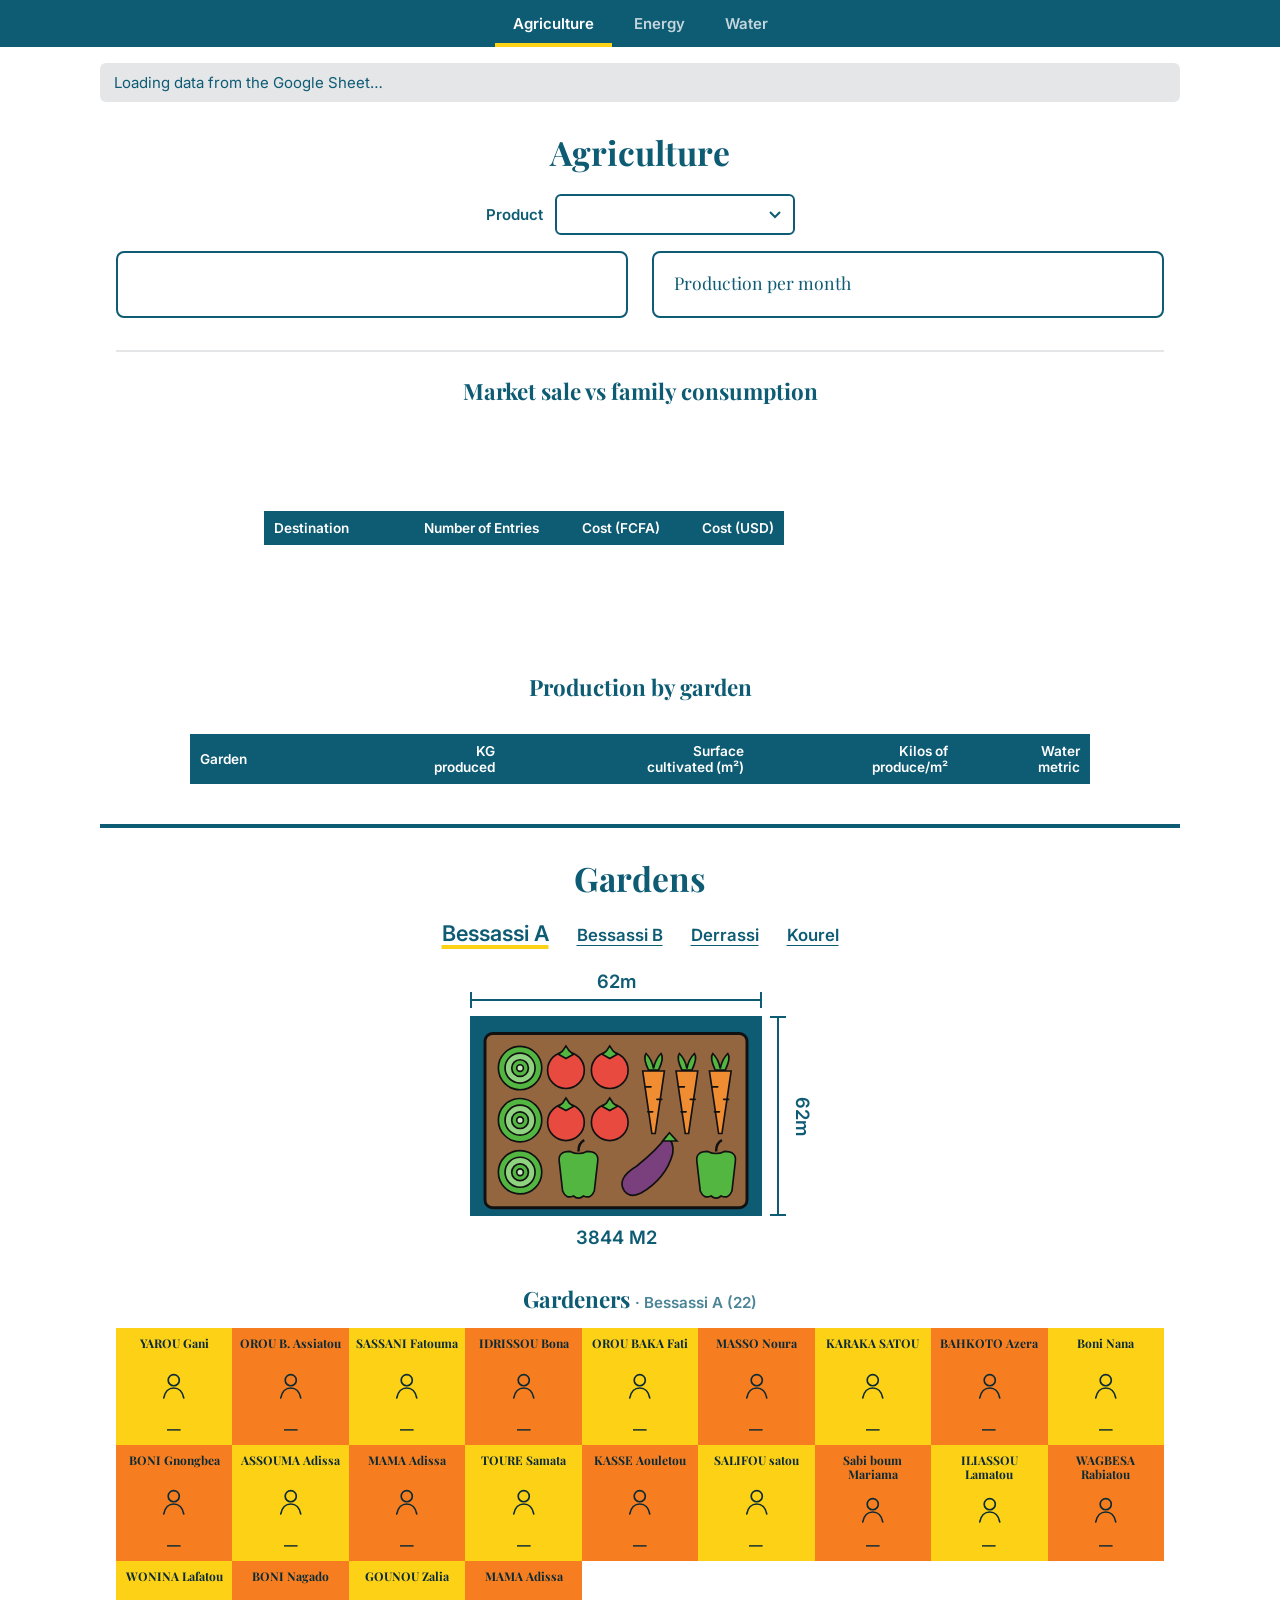
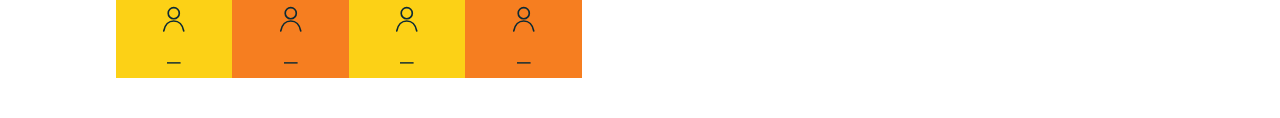
==== commit cd36e19a: "Market sale vs family consumption: table left, donut right, one title Co-Authored-By: Claude Opus 5." ====
--- a/apps-script/Index.html
+++ b/apps-script/Index.html
@@ -516,6 +516,26 @@
   .veg-panel, .trend { flex-basis: 100%; padding: 14px; }
 }
 
+/* Destination table (left) and donut (right) side by side */
+.subtitle.section-top { margin-top: 0; }
+.side-by-side {
+  display: flex;
+  justify-content: center;
+  align-items: center;
+  gap: 32px;
+}
+.side-by-side .table-scroll.destinations-wrap { flex: 1 1 auto; max-width: 520px; min-width: 0; margin: 0; }
+.side-by-side .donut-wrap { width: 200px; }
+.side-by-side .donut-legend { flex-direction: column; align-items: flex-start; }
+.side-by-side .data-table { font-size: 0.88rem; }
+@media (max-width: 720px) {
+  .side-by-side { gap: 12px; }
+  .side-by-side .donut-wrap { width: 120px; }
+  .side-by-side .donut-center { font-size: 0.75rem; }
+  .side-by-side .donut-legend { font-size: 0.75rem; }
+  .side-by-side .data-table th, .side-by-side .data-table td { padding: 6px; font-size: 0.72rem; }
+}
+
 </style>
 </head>
 <body>
@@ -549,6 +569,8 @@
 
       <hr class="divider">
 
+      <h3 class="subtitle section-top">Market sale vs family consumption</h3>
+      <div class="side-by-side">
       <div class="table-scroll destinations-wrap">
         <table class="data-table destinations">
           <thead>
@@ -556,6 +578,16 @@
           </thead>
           <tbody id="destinations-body"></tbody>
         </table>
+      </div>
+      <div class="donut-block">
+        <div class="donut-wrap">
+          <svg id="donut" class="donut" viewBox="0 0 200 200" role="img"
+               aria-label="Share of the harvest weight sold at market versus kept for family consumption"></svg>
+          <span class="donut-center" id="donut-center"></span>
+          <div class="donut-tooltip" id="donut-tooltip" hidden></div>
+        </div>
+        <ul class="donut-legend" id="donut-legend"></ul>
+      </div>
       </div>
 
       <h3 class="subtitle">Production by garden</h3>
@@ -574,16 +606,6 @@
         </table>
       </div>
 
-      <h3 class="subtitle">Market sale vs family consumption</h3>
-      <div class="donut-block">
-        <div class="donut-wrap">
-          <svg id="donut" class="donut" viewBox="0 0 200 200" role="img"
-               aria-label="Share of the harvest weight sold at market versus kept for family consumption"></svg>
-          <span class="donut-center" id="donut-center"></span>
-          <div class="donut-tooltip" id="donut-tooltip" hidden></div>
-        </div>
-        <ul class="donut-legend" id="donut-legend"></ul>
-      </div>
     </section>
 
     <section class="page gardens">
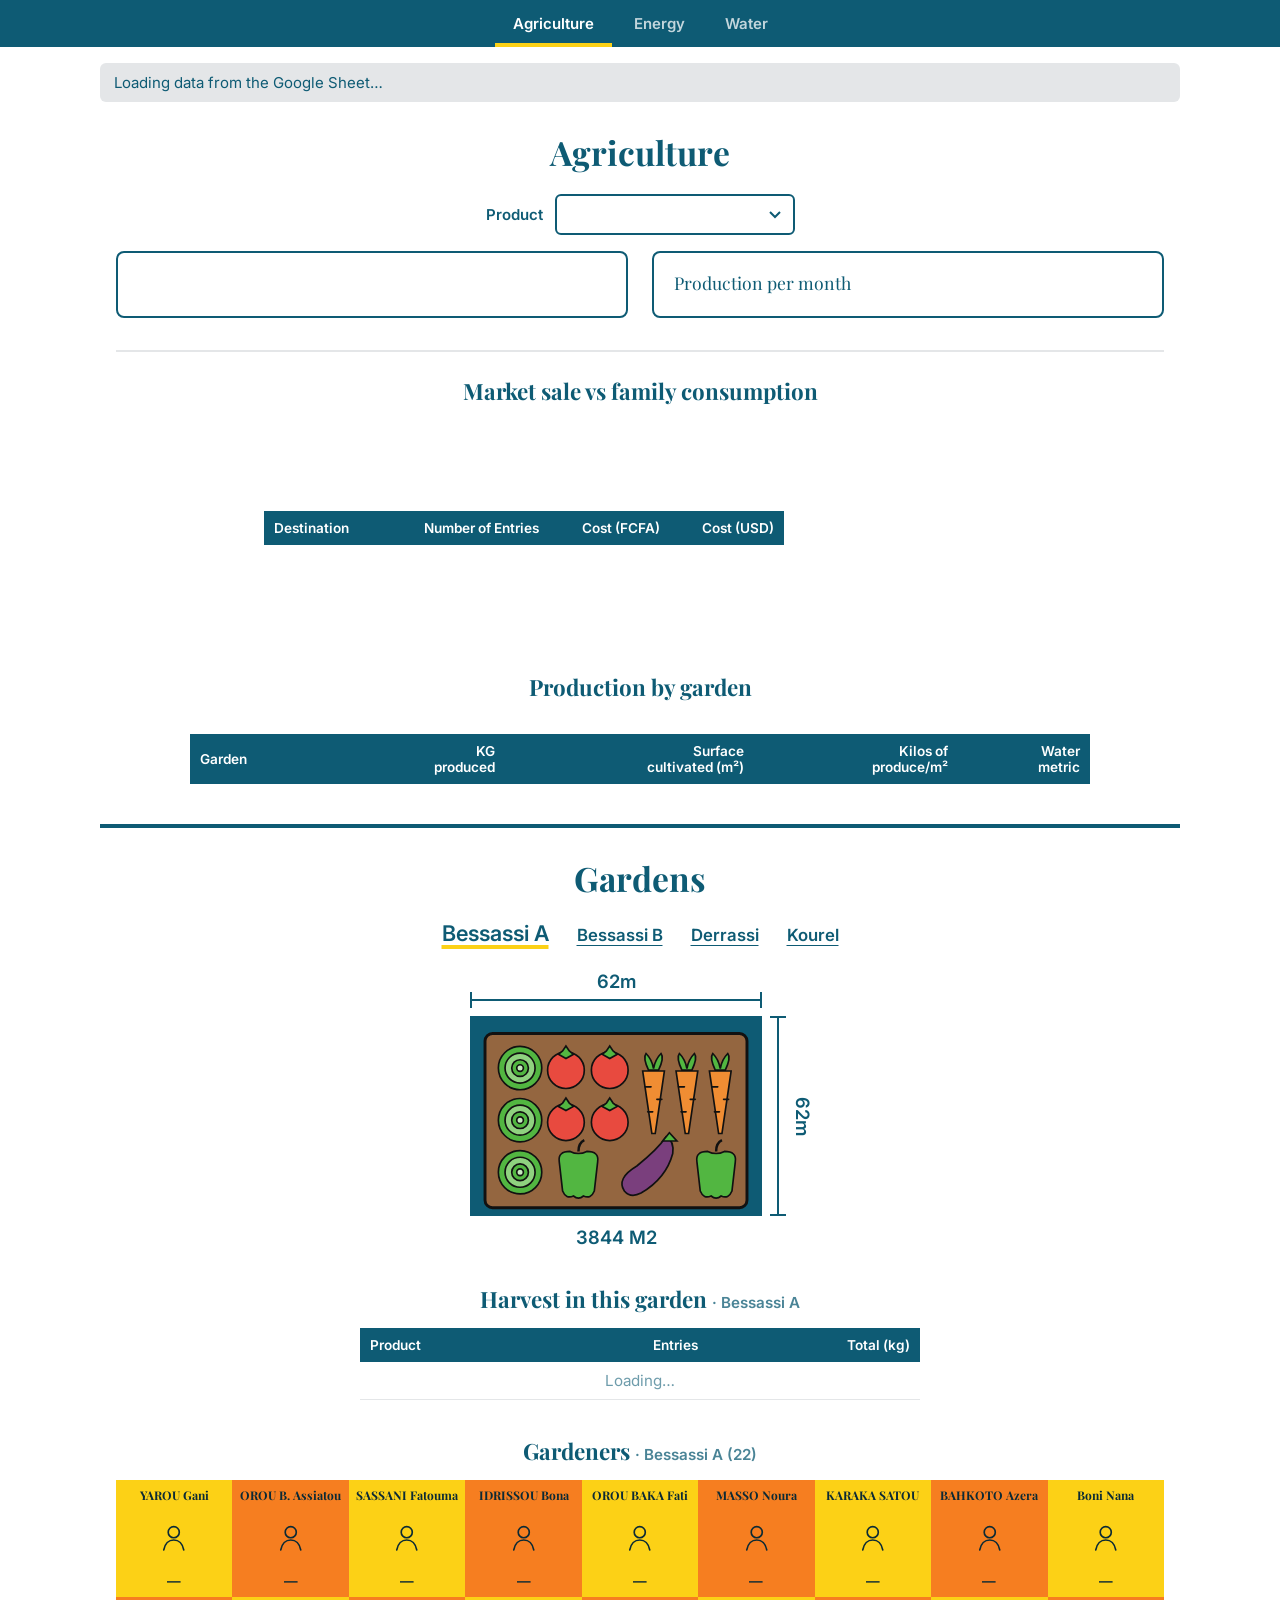
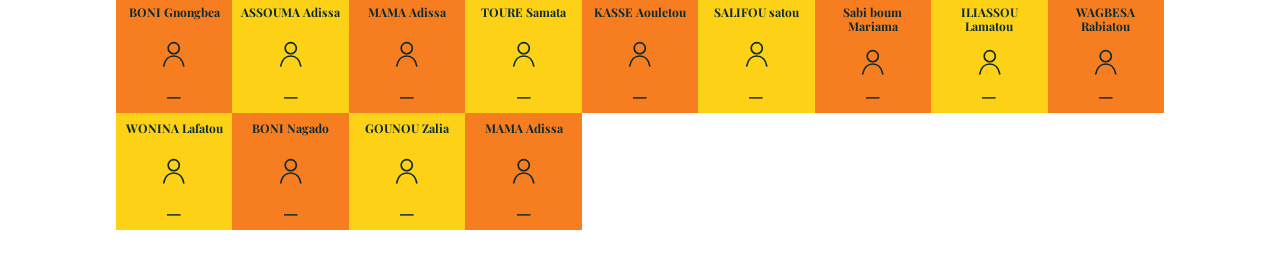
==== commit 1e6115d4: "Gardens: harvest per product for the selected garden, from the entries tab Co-Authored-By: Claude Op" ====
--- a/apps-script/Index.html
+++ b/apps-script/Index.html
@@ -535,6 +535,10 @@
   .side-by-side .donut-legend { font-size: 0.75rem; }
   .side-by-side .data-table th, .side-by-side .data-table td { padding: 6px; font-size: 0.72rem; }
 }
+
+/* Harvest in this garden */
+.table-scroll.garden-harvest-wrap { max-width: 560px; margin: 0 auto; }
+.data-table tr.total-row td { font-weight: 700; border-top: 2px solid var(--teal); }
 
 </style>
 </head>
@@ -628,6 +632,14 @@
           </div>
           <figcaption class="area" id="area"></figcaption>
         </figure>
+      </div>
+
+      <h3 class="subtitle">Harvest in this garden <span class="subtitle-note" id="garden-harvest-note"></span></h3>
+      <div class="table-scroll garden-harvest-wrap">
+        <table class="data-table garden-harvest">
+          <thead><tr><th>Product</th><th>Entries</th><th>Total (kg)</th></tr></thead>
+          <tbody id="garden-harvest-body"></tbody>
+        </table>
       </div>
 
       <h3 class="subtitle">Gardeners <span class="subtitle-note" id="gardeners-note"></span></h3>
@@ -1062,6 +1074,7 @@
 
 let gardensData = {};
 let gardenersData = {};
+let gardenHarvestData; // undefined = still loading, null = not connected, {} = loaded
 
 function renderList(selectedId) {
   listEl.innerHTML = "";
@@ -1114,6 +1127,36 @@
   });
 }
 
+// Per-garden harvest from the entries tab, largest first.
+function renderGardenHarvest(id) {
+  const body = document.getElementById("garden-harvest-body");
+  document.getElementById("garden-harvest-note").textContent = id ? `· ${gardensData[id].name}` : "";
+  const msg = (text) => { body.innerHTML = `<tr><td colspan="3" class="empty-cell">${text}</td></tr>`; };
+  if (gardenHarvestData === undefined) return msg("Loading…");
+  if (gardenHarvestData === null) return msg("Harvest entries aren't connected yet.");
+  const rows = gardenHarvestData[id] || [];
+  if (!rows.length) return msg("No entries recorded for this garden yet.");
+  body.innerHTML = "";
+  let total = 0;
+  for (const r of rows) {
+    total += r.kg || 0;
+    const tr = document.createElement("tr");
+    [r.product, fmtInt(r.entries), fmtKg(r.kg)].forEach((v) => {
+      const td = document.createElement("td"); td.textContent = v; tr.appendChild(td);
+    });
+    body.appendChild(tr);
+  }
+  const tr = document.createElement("tr");
+  tr.className = "total-row";
+  tr.innerHTML = `<td>Total</td><td>${fmtInt(rows.reduce((s, r) => s + r.entries, 0))}</td><td>${fmtKg(total)}</td>`;
+  body.appendChild(tr);
+}
+
+function setGardenHarvest(data) {
+  gardenHarvestData = data;
+  renderGardenHarvest(currentGardenId());
+}
+
 function currentGardenId() {
   const ids = Object.keys(gardensData);
   const fromHash = location.hash.slice(1);
@@ -1128,6 +1171,7 @@
   renderList(id);
   renderGarden(id);
   renderGardeners(id);
+  renderGardenHarvest(id);
 }
 
 function selectGarden(id) {
@@ -1225,6 +1269,7 @@
       renderAgriculture(data.vegetables || [], data.destinations || [], data.monthly || null);
       if (data.gardens) renderGardens(data.gardens, data.gardeners || {});
       renderProduction(data.production || []);
+      setGardenHarvest(data.gardenHarvest === undefined ? null : data.gardenHarvest);
     })
     .withFailureHandler((err) => {
       setStatus(`Could not load the data: ${(err && err.message) || err}`, true);
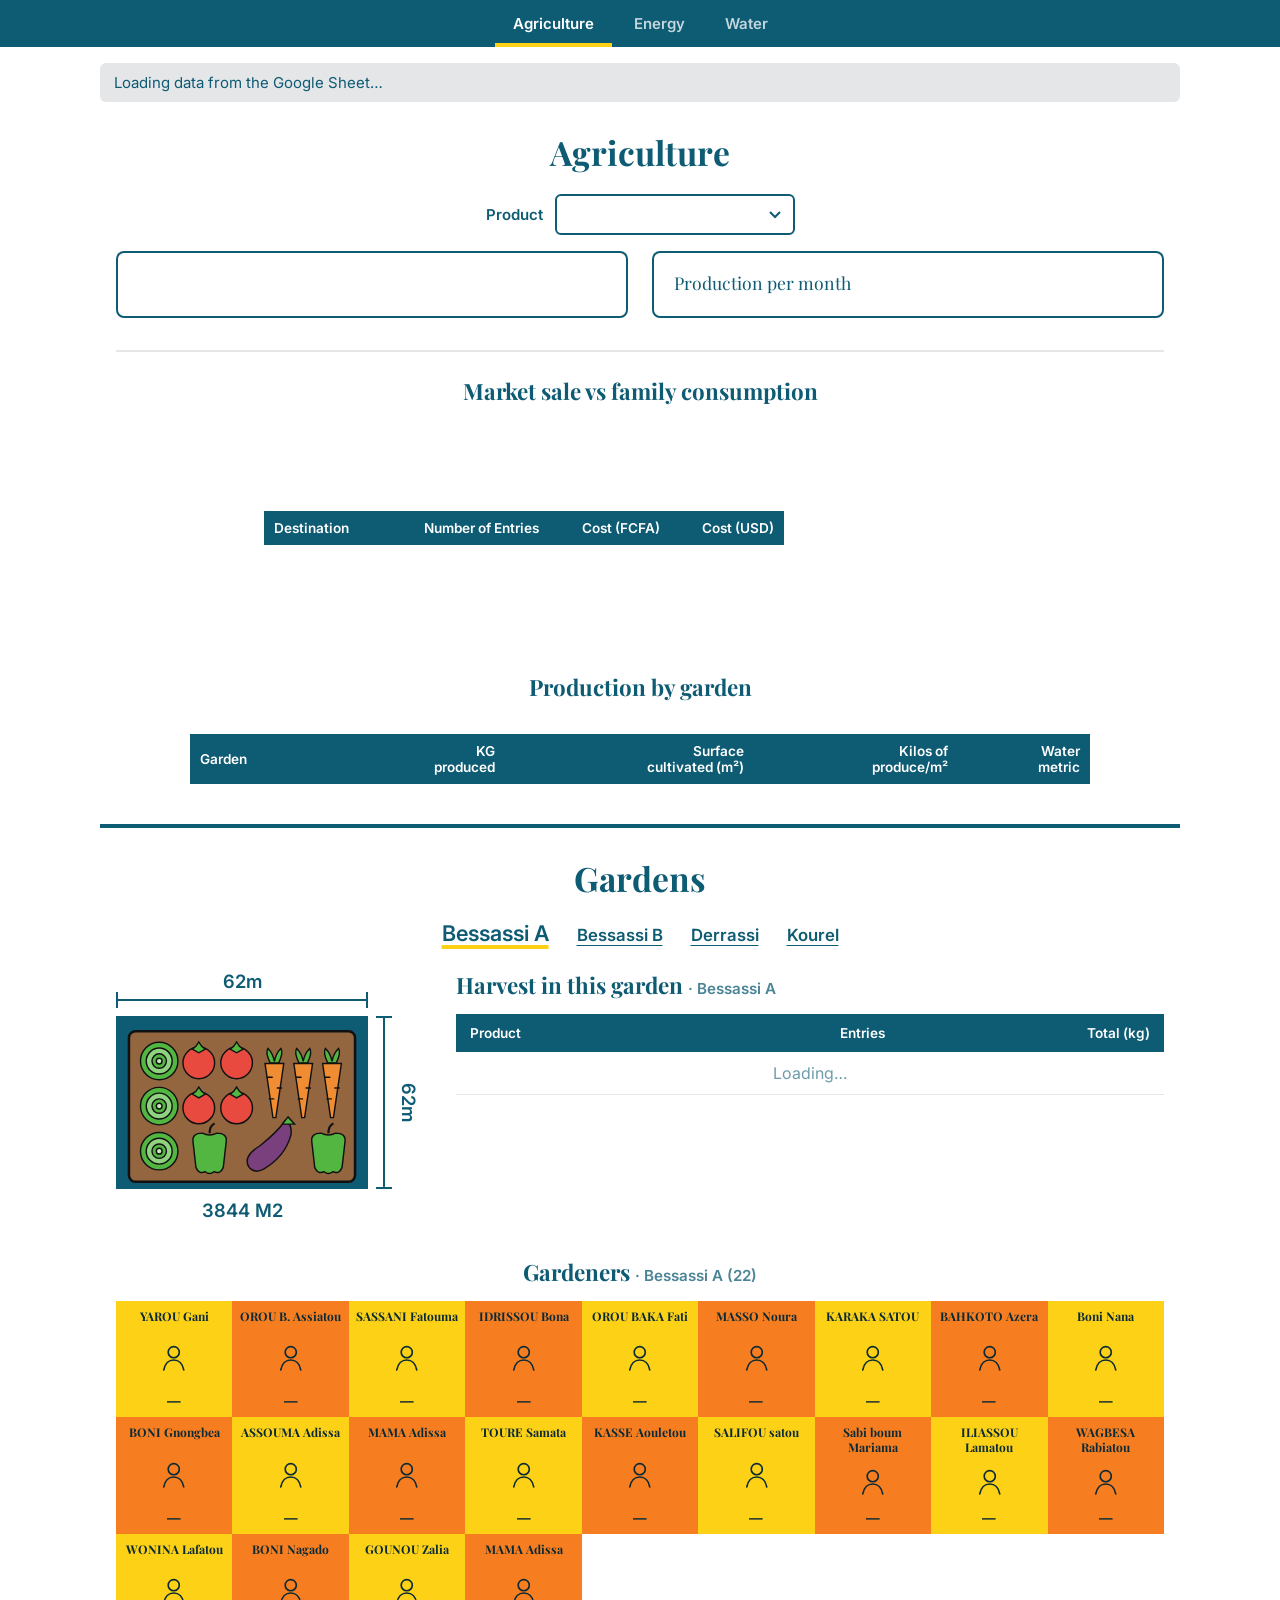
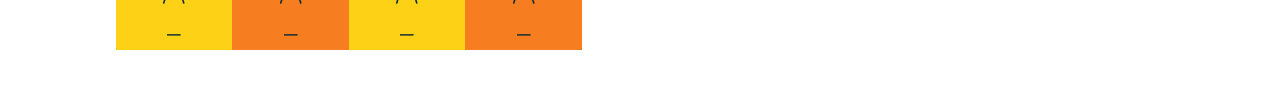
==== commit 8fd230f0: "Gardens: plan on the left, larger harvest table on the right Co-Authored-By: Claude Opus 5.5 <norepl" ====
--- a/apps-script/Index.html
+++ b/apps-script/Index.html
@@ -539,6 +539,26 @@
 /* Harvest in this garden */
 .table-scroll.garden-harvest-wrap { max-width: 560px; margin: 0 auto; }
 .data-table tr.total-row td { font-weight: 700; border-top: 2px solid var(--teal); }
+
+/* Garden plan on the left, harvest table on the right */
+.garden-row {
+  display: flex;
+  align-items: flex-start;
+  gap: 40px;
+  width: 100%;
+}
+.garden-row .plan { flex: 0 0 300px; }
+.garden-harvest-col { flex: 1 1 auto; min-width: 0; }
+.garden-harvest-col .subtitle { margin-top: 0; text-align: left; }
+.garden-harvest-col .table-scroll.garden-harvest-wrap { max-width: none; margin: 0; }
+.garden-harvest { font-size: 1rem; }
+.garden-harvest td, .garden-harvest th { padding: 11px 14px; }
+@media (max-width: 720px) {
+  .garden-row { flex-direction: column; align-items: center; gap: 24px; }
+  .garden-row .plan { flex-basis: auto; width: min(300px, 100%); }
+  .garden-harvest-col { width: 100%; }
+  .garden-harvest-col .subtitle { text-align: center; }
+}
 
 </style>
 </head>
@@ -618,28 +638,31 @@
       <div class="top">
         <nav class="garden-list" id="garden-list" aria-label="Gardens"></nav>
 
-        <figure class="plan">
-          <div class="dim dim-width">
-            <span class="dim-label" id="dim-width"></span>
-            <div class="dim-line-h"></div>
-          </div>
-          <div class="plan-row">
-            <img id="garden-image" class="garden-image" src="[data-uri]" alt="Plan du jardin">
-            <div class="dim dim-length">
-              <div class="dim-line-v"></div>
-              <span class="dim-label vertical" id="dim-length"></span>
+        <div class="garden-row">
+          <figure class="plan">
+            <div class="dim dim-width">
+              <span class="dim-label" id="dim-width"></span>
+              <div class="dim-line-h"></div>
             </div>
-          </div>
-          <figcaption class="area" id="area"></figcaption>
-        </figure>
-      </div>
-
-      <h3 class="subtitle">Harvest in this garden <span class="subtitle-note" id="garden-harvest-note"></span></h3>
-      <div class="table-scroll garden-harvest-wrap">
-        <table class="data-table garden-harvest">
-          <thead><tr><th>Product</th><th>Entries</th><th>Total (kg)</th></tr></thead>
-          <tbody id="garden-harvest-body"></tbody>
-        </table>
+            <div class="plan-row">
+              <img id="garden-image" class="garden-image" src="[data-uri]" alt="Plan du jardin">
+              <div class="dim dim-length">
+                <div class="dim-line-v"></div>
+                <span class="dim-label vertical" id="dim-length"></span>
+              </div>
+            </div>
+            <figcaption class="area" id="area"></figcaption>
+          </figure>
+        <div class="garden-harvest-col">
+        <h3 class="subtitle">Harvest in this garden <span class="subtitle-note" id="garden-harvest-note"></span></h3>
+        <div class="table-scroll garden-harvest-wrap">
+          <table class="data-table garden-harvest">
+            <thead><tr><th>Product</th><th>Entries</th><th>Total (kg)</th></tr></thead>
+            <tbody id="garden-harvest-body"></tbody>
+          </table>
+        </div>
+        </div>
+        </div>
       </div>
 
       <h3 class="subtitle">Gardeners <span class="subtitle-note" id="gardeners-note"></span></h3>
